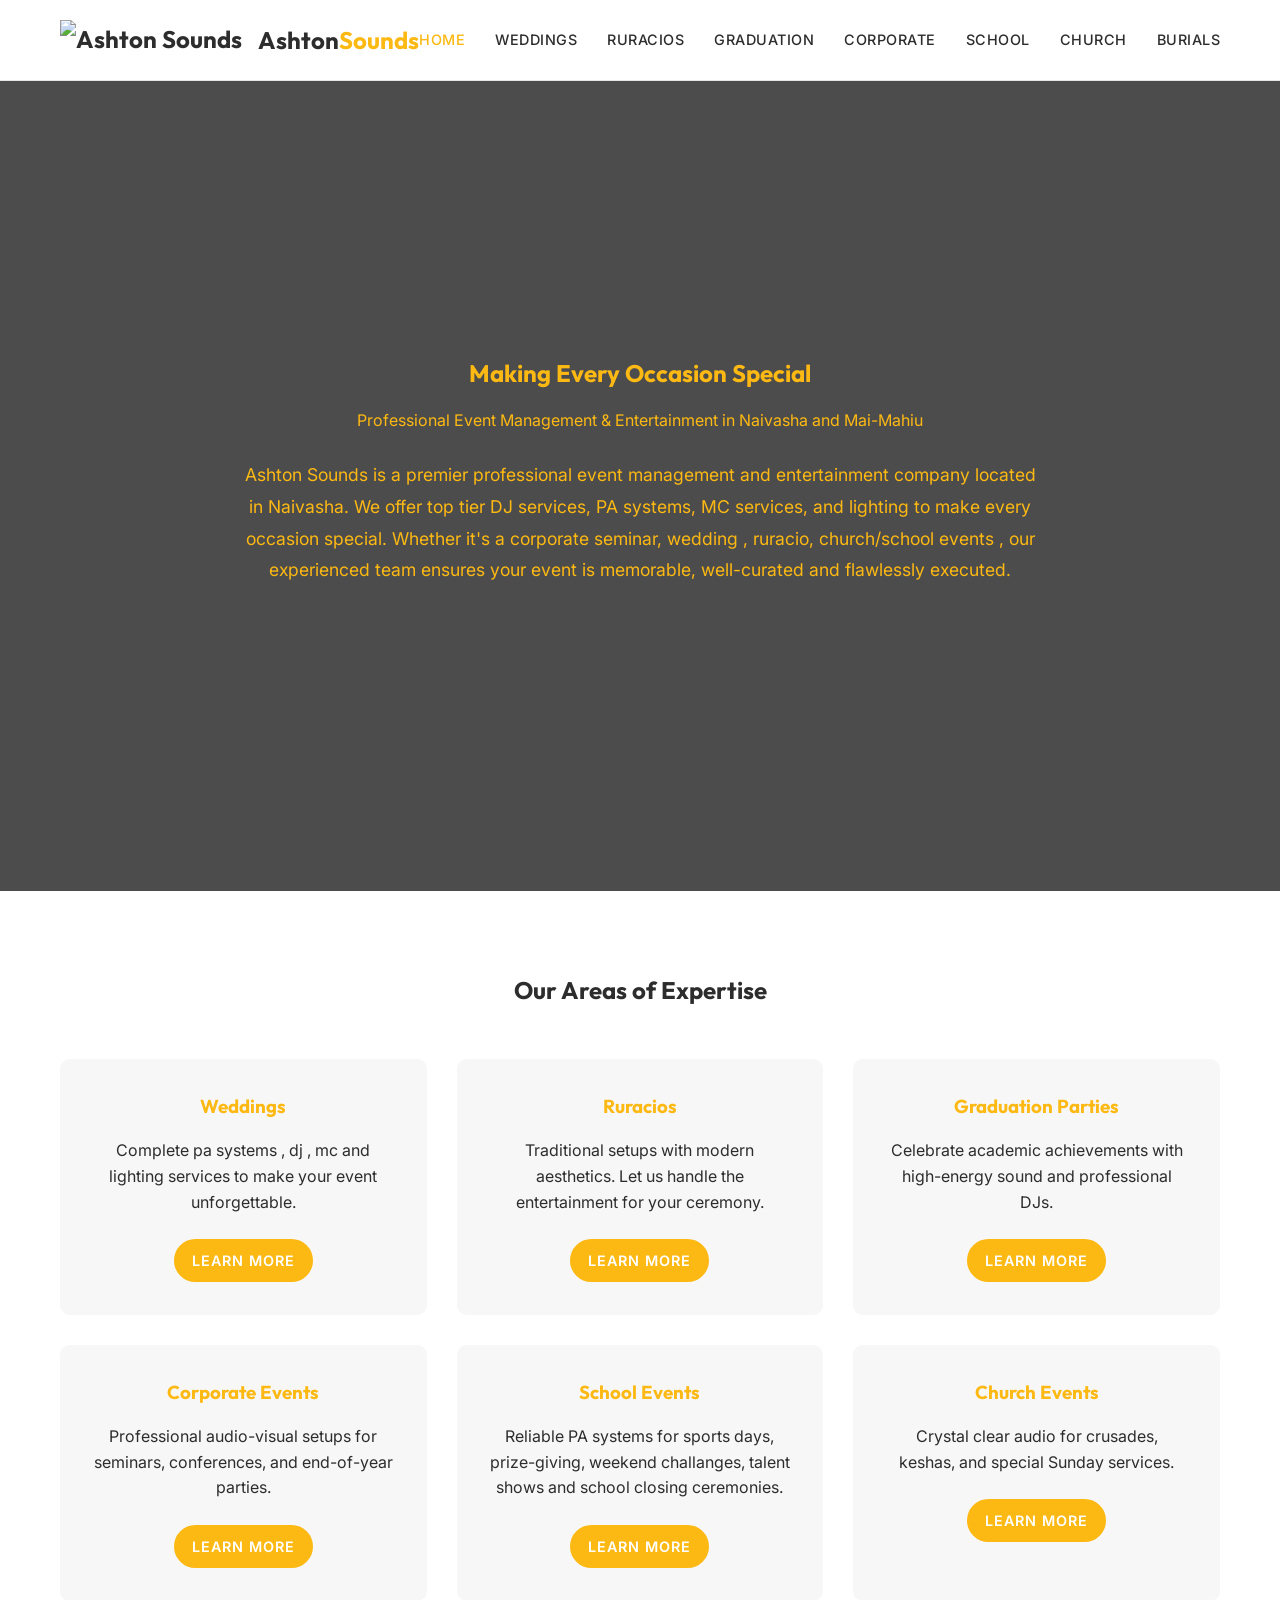
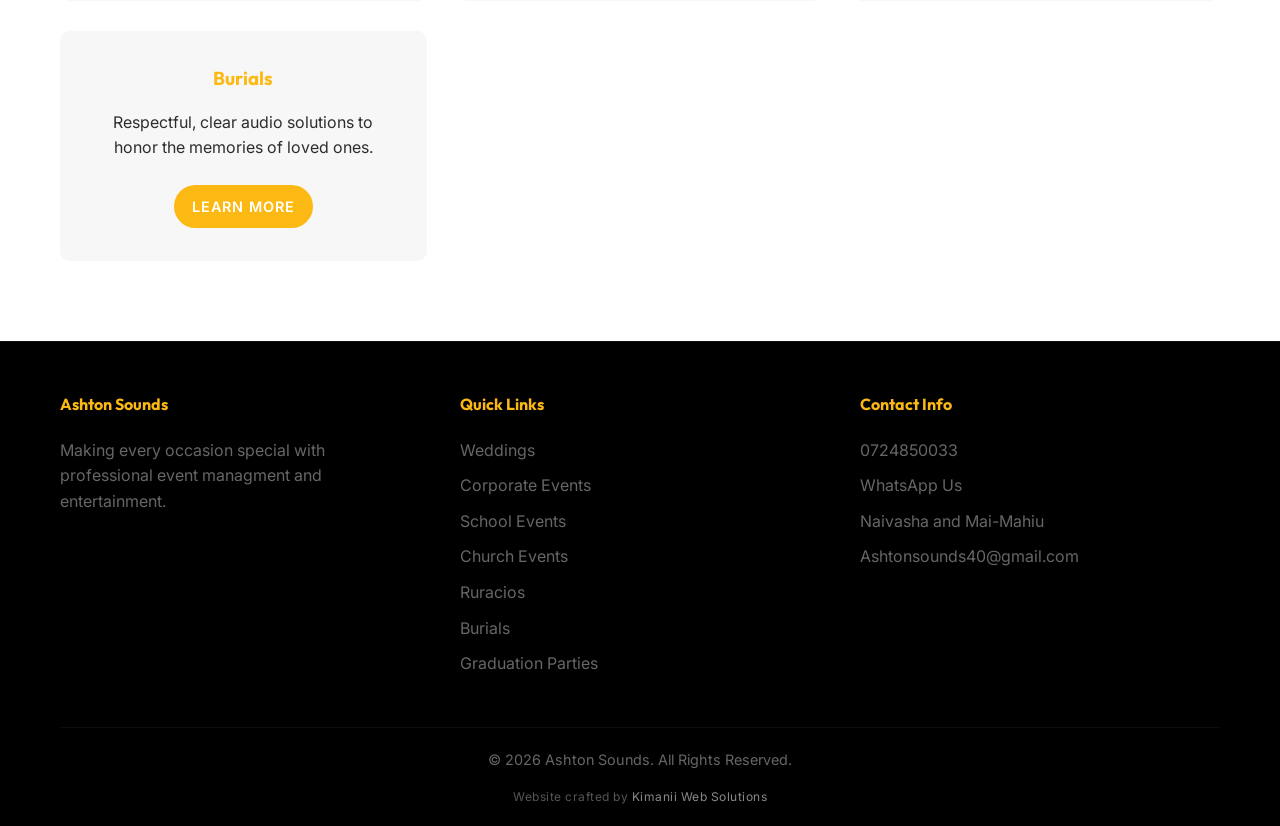
==== index.html @ 159c6026 "Add files via upload" ====
<!DOCTYPE html>
<html lang="en">
<head>
    <meta charset="UTF-8">
    <meta name="viewport" content="width=device-width, initial-scale=1.0">
    <title>Home | Ashton Sounds</title>
    <link rel="preconnect" href="https://fonts.googleapis.com">
    <link rel="preconnect" href="https://fonts.gstatic.com" crossorigin>
    <link href="https://fonts.googleapis.com/css2?family=Inter:wght@400;500;600&family=Outfit:wght@700;800&display=swap" rel="stylesheet">
    <link rel="stylesheet" href="style.css">
    <link rel="icon" type="image/png" href="Misc/Favicon.png">
</head>
<body>
    <!-- Header -->
    <header>
        <div class="container">
            <nav>
                <div class="logo"><a href="index.html" style="color: inherit; text-decoration: none; display: flex; align-items: center;"><img src="Misc/Favicon.png" alt="Ashton Sounds Logo" style="height: 40px; margin-right: 10px;">Ashton<span>Sounds</span></a></div>
                <ul class="nav-links">
                    <li><a href="index.html" class="active">Home</a></li>
                    <li><a href="Weddings/weddings.html">Weddings</a></li>
                    <li><a href="Ruracios/ruracios.html">Ruracios</a></li>
                    <li><a href="Graduation Parties/graduation.html">Graduation</a></li>
                    <li><a href="Cooperate Events/corporate.html">Corporate</a></li>
                    <li><a href="School Events/school.html">School</a></li>
                    <li><a href="Church Events/church.html">Church</a></li>
                    <li><a href="Burials/burials.html">Burials</a></li>
                </ul>
                <div class="hamburger">
                    <span class="bar"></span>
                    <span class="bar"></span>
                    <span class="bar"></span>
                </div>
            </nav>
        </div>
    </header>

    <!-- Hero Section -->
    <section class="hero">
        <div class="container">
            <h1 class="gold-text">Making Every Occasion <span >Special</span></h1>
            <p class="gold-text">Professional Event Management & Entertainment in Naivasha and Mai-Mahiu</p>
            <br>
            <p style="font-size: 1.1rem; max-width: 800px; margin: 0 auto; margin-bottom: 2rem; line-height: 1.8;" class="gold-text">Ashton Sounds is a premier professional event management and entertainment company located in Naivasha. We offer top tier DJ services, PA systems, MC services, and lighting to make every occasion special. Whether it's a corporate seminar, wedding , ruracio, church/school events , our experienced team ensures your event is memorable, well-curated and flawlessly executed.</p>
        </div>
    </section>

    <!-- Expertise Section -->
    <section class="section-padding" style="background: var(--light-bg);">
        <div class="container">
            <h2 class="text-center" style="margin-bottom: 3rem;">Our Areas of Expertise</h2>
            <div class="services-grid">
                <!-- Weddings -->
                <div class="service-card text-center" style="padding: 2rem;">
                    <a href="Weddings/weddings.html" style="text-decoration: none; color: inherit;">
                        <h3 class="gold-text">Weddings</h3>
                        <p style="margin-top: 1rem;">Complete pa systems , dj , mc and lighting services to make your event unforgettable.</p>
                        <span class="btn" style="margin-top: 1.5rem; display: inline-block; padding: 0.5rem 1rem; font-size: 0.9rem;">Learn More</span>
                    </a>
                </div>
                <!-- Ruracios -->
                <div class="service-card text-center" style="padding: 2rem;">
                    <a href="Ruracios/ruracios.html" style="text-decoration: none; color: inherit;">
                        <h3 class="gold-text">Ruracios</h3>
                        <p style="margin-top: 1rem;">Traditional setups with modern aesthetics. Let us handle the entertainment for your ceremony.</p>
                        <span class="btn" style="margin-top: 1.5rem; display: inline-block; padding: 0.5rem 1rem; font-size: 0.9rem;">Learn More</span>
                    </a>
                </div>
                <!-- Graduation -->
                <div class="service-card text-center" style="padding: 2rem;">
                    <a href="Graduation Parties/graduation.html" style="text-decoration: none; color: inherit;">
                        <h3 class="gold-text">Graduation Parties</h3>
                        <p style="margin-top: 1rem;">Celebrate academic achievements with high-energy sound and professional DJs.</p>
                        <span class="btn" style="margin-top: 1.5rem; display: inline-block; padding: 0.5rem 1rem; font-size: 0.9rem;">Learn More</span>
                    </a>
                </div>
                <!-- Corporate -->
                <div class="service-card text-center" style="padding: 2rem;">
                    <a href="Cooperate Events/corporate.html" style="text-decoration: none; color: inherit;">
                        <h3 class="gold-text">Corporate Events</h3>
                        <p style="margin-top: 1rem;">Professional audio-visual setups for seminars, conferences, and end-of-year parties.</p>
                        <span class="btn" style="margin-top: 1.5rem; display: inline-block; padding: 0.5rem 1rem; font-size: 0.9rem;">Learn More</span>
                    </a>
                </div>
                <!-- School -->
                <div class="service-card text-center" style="padding: 2rem;">
                    <a href="School Events/school.html" style="text-decoration: none; color: inherit;">
                        <h3 class="gold-text">School Events</h3>
                        <p style="margin-top: 1rem;">Reliable PA systems for sports days, prize-giving, weekend challanges, talent shows and school closing ceremonies.</p>
                        <span class="btn" style="margin-top: 1.5rem; display: inline-block; padding: 0.5rem 1rem; font-size: 0.9rem;">Learn More</span>
                    </a>
                </div>
                <!-- Church -->
                <div class="service-card text-center" style="padding: 2rem;">
                    <a href="Church Events/church.html" style="text-decoration: none; color: inherit;">
                        <h3 class="gold-text">Church Events</h3>
                        <p style="margin-top: 1rem;">Crystal clear audio for crusades, keshas, and special Sunday services.</p>
                        <span class="btn" style="margin-top: 1.5rem; display: inline-block; padding: 0.5rem 1rem; font-size: 0.9rem;">Learn More</span>
                    </a>
                </div>
                <!-- Burials -->
                <div class="service-card text-center" style="padding: 2rem;">
                    <a href="Burials/burials.html" style="text-decoration: none; color: inherit;">
                        <h3 class="gold-text">Burials</h3>
                        <p style="margin-top: 1rem;">Respectful, clear audio solutions to honor the memories of loved ones.</p>
                        <span class="btn" style="margin-top: 1.5rem; display: inline-block; padding: 0.5rem 1rem; font-size: 0.9rem;">Learn More</span>
                    </a>
                </div>
            </div>
        </div>
    </section>

    <!-- Footer -->
    <footer>
        <div class="container">
            <div class="footer-content">
                <div class="footer-col">
                    <h4>Ashton Sounds</h4>
                    <p style="color: var(--text-muted);">Making every occasion special with  professional event managment and entertainment. </p>
                </div>
                <div class="footer-col">
                    <h4>Quick Links</h4>
                    <ul>
                        <li><a href="Weddings/weddings.html">Weddings</a></li>
                        <li><a href="Cooperate Events/corporate.html">Corporate Events</a></li>
                        <li><a href="School Events/school.html">School Events</a></li>
                        <li><a href="Church Events/church.html">Church Events</a></li>
                        <li><a href="Ruracios/ruracios.html">Ruracios</a></li>
                        <li><a href="Burials/burials.html">Burials</a></li>
                        <li><a href="Graduation Parties/graduation.html">Graduation Parties</a></li>
                        </ul>
                </div>
                <div class="footer-col">
                    <h4>Contact Info</h4>
                    <ul>
                        <li><a href="tel:0724850033">0724850033</a></li>
                        <li><a href="https://api.whatsapp.com/send?phone=254724850033">WhatsApp Us</a></li>
                        <li><a href="#">Naivasha and Mai-Mahiu</a></li>
                        <li><a href="mailto:Ashtonsounds40@gmail.com">Ashtonsounds40@gmail.com</a></li>
                    </ul>
                </div>
            </div>
            <div class="copyright">
                <p>&copy; 2026 Ashton Sounds. All Rights Reserved.</p>
                <p class="dev-credit">Website crafted by <a href="https://k1manii.github.io/Services-/" target="_blank" rel="noopener noreferrer" class="dev-link">Kimanii Web Solutions</a></p>
            </div>
        </div>
    </footer>

    <script src="script.js"></script>
</body>
</html>
---- style.css ----
/* 
   Event Management Website - Premium Dark Theme 
*/

:root {
  --primary-color: #FDB913; /* Banner Yellow */
  --primary-hover: #e5a711;
  --secondary-color: #f7f7f7; /* Light Gray */
  --bg-color: #ffffff; /* White */
  --text-color: #2d2d2d; /* Dark Gray */
  --text-muted: #666666;
  --white: #ffffff;
  --accent: #E31E24; /* Banner Red */
  --banner-purple: #7B2C8F;

  --font-main: "Inter", sans-serif;
  --font-heading: "Outfit", sans-serif;

  --transition: all 0.3s ease;
  --shadow: 0 4px 6px rgba(0, 0, 0, 0.1);
  --glass: rgba(0, 0, 0, 0.05);
}

* {
  box-sizing: border-box;
  margin: 0;
  padding: 0;
}

body {
  font-family: var(--font-main);
  background-color: var(--bg-color);
  color: var(--text-color);
  line-height: 1.6;
  overflow-x: hidden;
}

h1,
h2,
h3,
h4,
h5,
h6 {
  font-family: var(--font-heading);
  color: var(--text-color);
  margin-bottom: 1rem;
  font-weight: 700;
}

a {
  text-decoration: none;
  color: inherit;
  transition: var(--transition);
}

ul {
  list-style: none;
}

img {
  max-width: 100%;
  display: block;
}

/* Utilities */
.container {
  max-width: 1200px;
  margin: 0 auto;
  padding: 0 20px;
}

.btn {
  display: inline-block;
  padding: 12px 30px;
  background-color: var(--primary-color);
  color: var(--bg-color);
  font-weight: 600;
  border-radius: 50px;
  text-transform: uppercase;
  letter-spacing: 1px;
  border: 2px solid var(--primary-color);
  cursor: pointer;
}

.btn:hover {
  background-color: transparent;
  color: var(--primary-color);
}

.btn-outline {
  background-color: transparent;
  color: var(--primary-color);
  border: 2px solid var(--primary-color);
}

.btn-outline:hover {
  background-color: var(--primary-color);
  color: var(--bg-color);
}

.section-padding {
  padding: 80px 0;
}

.text-center {
  text-align: center;
}

.gold-text {
  color: var(--primary-color);
}

.banner-list {
  list-style: none;
  padding: 0;
}

.banner-list li {
  position: relative;
  padding-left: 35px;
  margin-bottom: 15px;
  font-size: 1.1rem;
  font-weight: 500;
  color: var(--text-color);
}

.banner-list li::before {
  content: "◆";
  position: absolute;
  left: 0;
  color: var(--banner-purple);
  font-size: 1.4rem;
  line-height: 1;
}

.red-text {
  color: var(--accent);
}

/* Header */
header {
  background-color: rgba(255, 255, 255, 0.95);
  padding: 20px 0;
  position: sticky;
  top: 0;
  z-index: 1000;
  border-bottom: 1px solid rgba(0, 0, 0, 0.1);
  backdrop-filter: blur(10px);
}

nav {
  display: flex;
  justify-content: space-between;
  align-items: center;
}

.logo {
  font-family: var(--font-heading);
  font-size: 1.5rem;
  font-weight: 700;
  color: var(--text-color);
}

.logo span {
  color: var(--primary-color);
}

.nav-links {
  display: flex;
  gap: 30px;
}

.nav-links a {
  font-weight: 500;
  font-size: 0.9rem;
  text-transform: uppercase;
  letter-spacing: 0.5px;
}

.nav-links a:hover,
.nav-links a.active {
  color: var(--primary-color);
}

.hamburger {
  display: none;
  cursor: pointer;
}

.bar {
  display: block;
  width: 25px;
  height: 3px;
  margin: 5px auto;
  transition: var(--transition);
  background-color: var(--text-color);
}

/* Hero Section */
.hero {
  height: 90vh; /* changed to 90vh so previous content is less visible */
  background:
    linear-gradient(rgba(0, 0, 0, 0.7), rgba(0, 0, 0, 0.7)),
    url("https://images.unsplash.com/photo-1492684223066-81342ee5ff30?ixlib=rb-1.2.1&auto=format&fit=crop&w=1950&q=80");
  background-size: cover;
  background-position: center;
  display: flex;
  align-items: center;
  justify-content: center;
  text-align: center;
}

.hero-content h1 {
  font-size: 4rem;
  margin-bottom: 20px;
  text-shadow: 2px 2px 4px rgba(0, 0, 0, 0.5);
}

.hero-content p {
  font-size: 1.2rem;
  margin-bottom: 40px;
  color: var(--text-muted);
}

/* Services Grid */
.services-grid {
  display: grid;
  grid-template-columns: repeat(auto-fit, minmax(300px, 1fr));
  gap: 30px;
  margin-top: 50px;
}

.service-card {
  background: var(--secondary-color);
  padding: 40px;
  border-radius: 10px;
  transition: var(--transition);
  border: 1px solid rgba(255, 255, 255, 0.05);
}

.service-card:hover {
  transform: translateY(-10px);
  border-color: var(--primary-color);
  box-shadow: 0 10px 20px rgba(0, 0, 0, 0.4);
}

.service-icon {
  font-size: 2.5rem;
  color: var(--primary-color);
  margin-bottom: 20px;
}

.service-card h3 {
  margin-bottom: 15px;
}

/* Features/About Section */
.about-section {
  background-color: var(--secondary-color);
}

.about-grid {
  display: grid;
  grid-template-columns: 1fr 1fr;
  gap: 50px;
  align-items: center;
}

.about-img {
  border-radius: 10px;
  overflow: hidden;
  box-shadow: var(--shadow);
  display: flex;
  justify-content: center;
  align-items: center;
}

.about-img img {
  width: 100%;
  height: 100%;
  object-fit: cover;
}

/* Gallery Grid */
.gallery-section {
  padding: 50px 0;
  background-color: var(--bg-color);
}
.gallery-section h2 {
  text-align: center;
  margin-bottom: 30px;
}
.gallery-grid {
  display: grid;
  grid-template-columns: repeat(auto-fill, minmax(280px, 1fr));
  gap: 20px;
  margin-top: 30px;
}

.gallery-item {
  position: relative;
  height: 250px;
  overflow: hidden;
  border-radius: 8px;
}

.gallery-item img {
  width: 100%;
  height: 100%;
  object-fit: cover;
  transition: var(--transition);
}

.gallery-item:hover img {
  transform: scale(1.1);
}

/* Contact Form */
.contact-form {
  background: var(--secondary-color);
  padding: 40px;
  border-radius: 10px;
  max-width: 600px;
  margin: 0 auto;
}

.form-group {
  margin-bottom: 20px;
}

.form-group label {
  display: block;
  margin-bottom: 8px;
  color: var(--text-muted);
}

.form-control {
  width: 100%;
  padding: 12px;
  background: #f0f0f0;
  border: 1px solid rgba(0, 0, 0, 0.1);
  color: var(--text-color);
  border-radius: 5px;
  font-family: inherit;
}

.form-control:focus {
  outline: none;
  border-color: var(--primary-color);
}

/* Footer */
footer {
  background-color: #000;
  padding: 50px 0 20px;
  border-top: 1px solid rgba(255, 255, 255, 0.05);
}

.footer-content {
  display: grid;
  grid-template-columns: repeat(auto-fit, minmax(200px, 1fr));
  gap: 40px;
  margin-bottom: 40px;
}

.footer-col h4 {
  color: var(--primary-color);
  margin-bottom: 20px;
}

.footer-col ul li {
  margin-bottom: 10px;
}

.footer-col ul li a {
  color: var(--text-muted);
}

.footer-col ul li a:hover {
  color: var(--white);
}

.copyright {
  text-align: center;
  padding-top: 20px;
  border-top: 1px solid rgba(255, 255, 255, 0.05);
  color: var(--text-muted);
  font-size: 0.9rem;
}

    .dev-credit {
      margin-top: 16px;
      font-size: 12px;
      color: #555;
      letter-spacing: 0.5px;
    }

    .dev-link {
      color: #888;
      text-decoration: none;
      transition: color 0.3s;
    }

    .dev-link:hover {
      color: #d4af37;
    }


/* Mobile Styles */
@media (max-width: 768px) {
  .hamburger {
    display: block;
  }

  .hamburger.active .bar:nth-child(2) {
    opacity: 0;
  }

  .hamburger.active .bar:nth-child(1) {
    transform: translateY(8px) rotate(45deg);
  }

  .hamburger.active .bar:nth-child(3) {
    transform: translateY(-8px) rotate(-45deg);
  }

  .nav-links {
    position: fixed;
    left: -100%;
    top: 70px;
    gap: 0;
    flex-direction: column;
    background-color: var(--secondary-color);
    width: 100%;
    text-align: center;
    transition: 0.3s;
    border-top: 1px solid rgba(255, 255, 255, 0.1);
  }

  .nav-links.active {
    left: 0;
  }

  .nav-links li {
    margin: 16px 0;
  }

  .about-grid {
    grid-template-columns: 1fr;
  }

  .hero-content h1 {
    font-size: 2.5rem;
  }
}
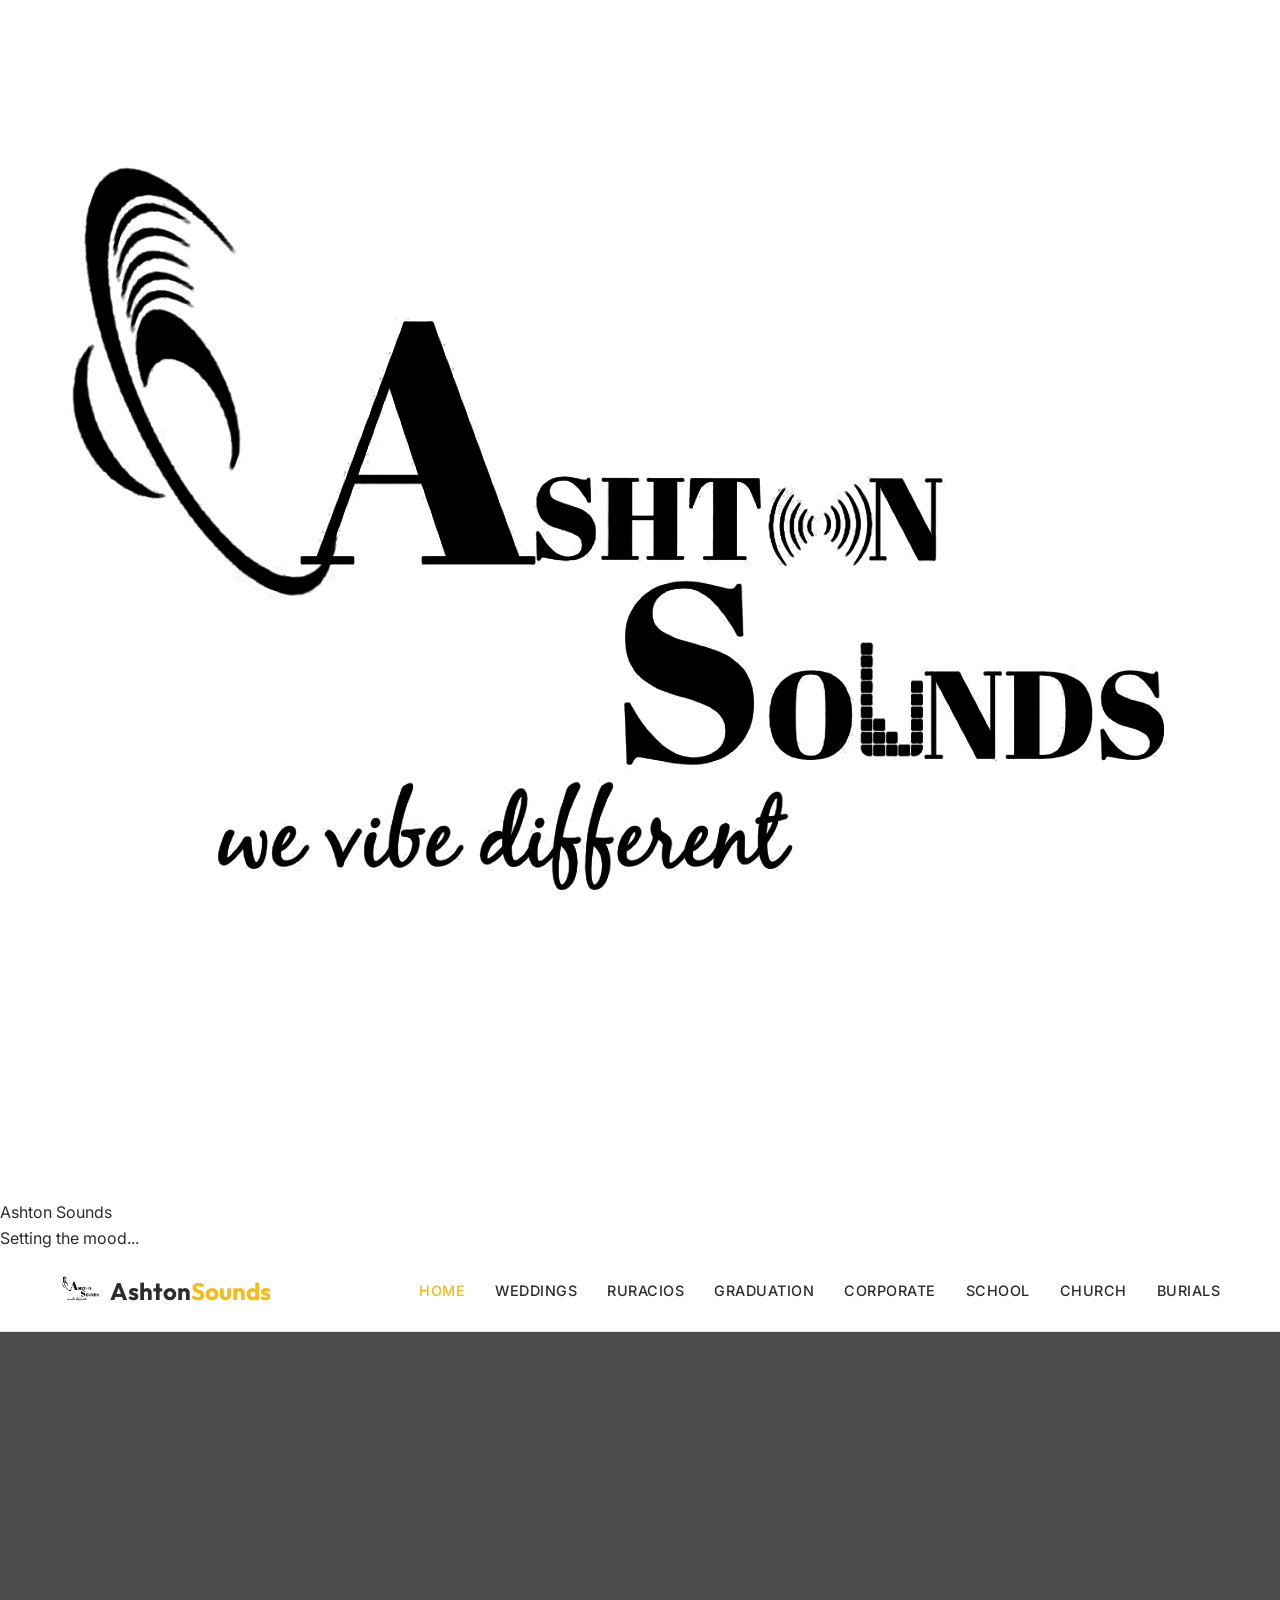
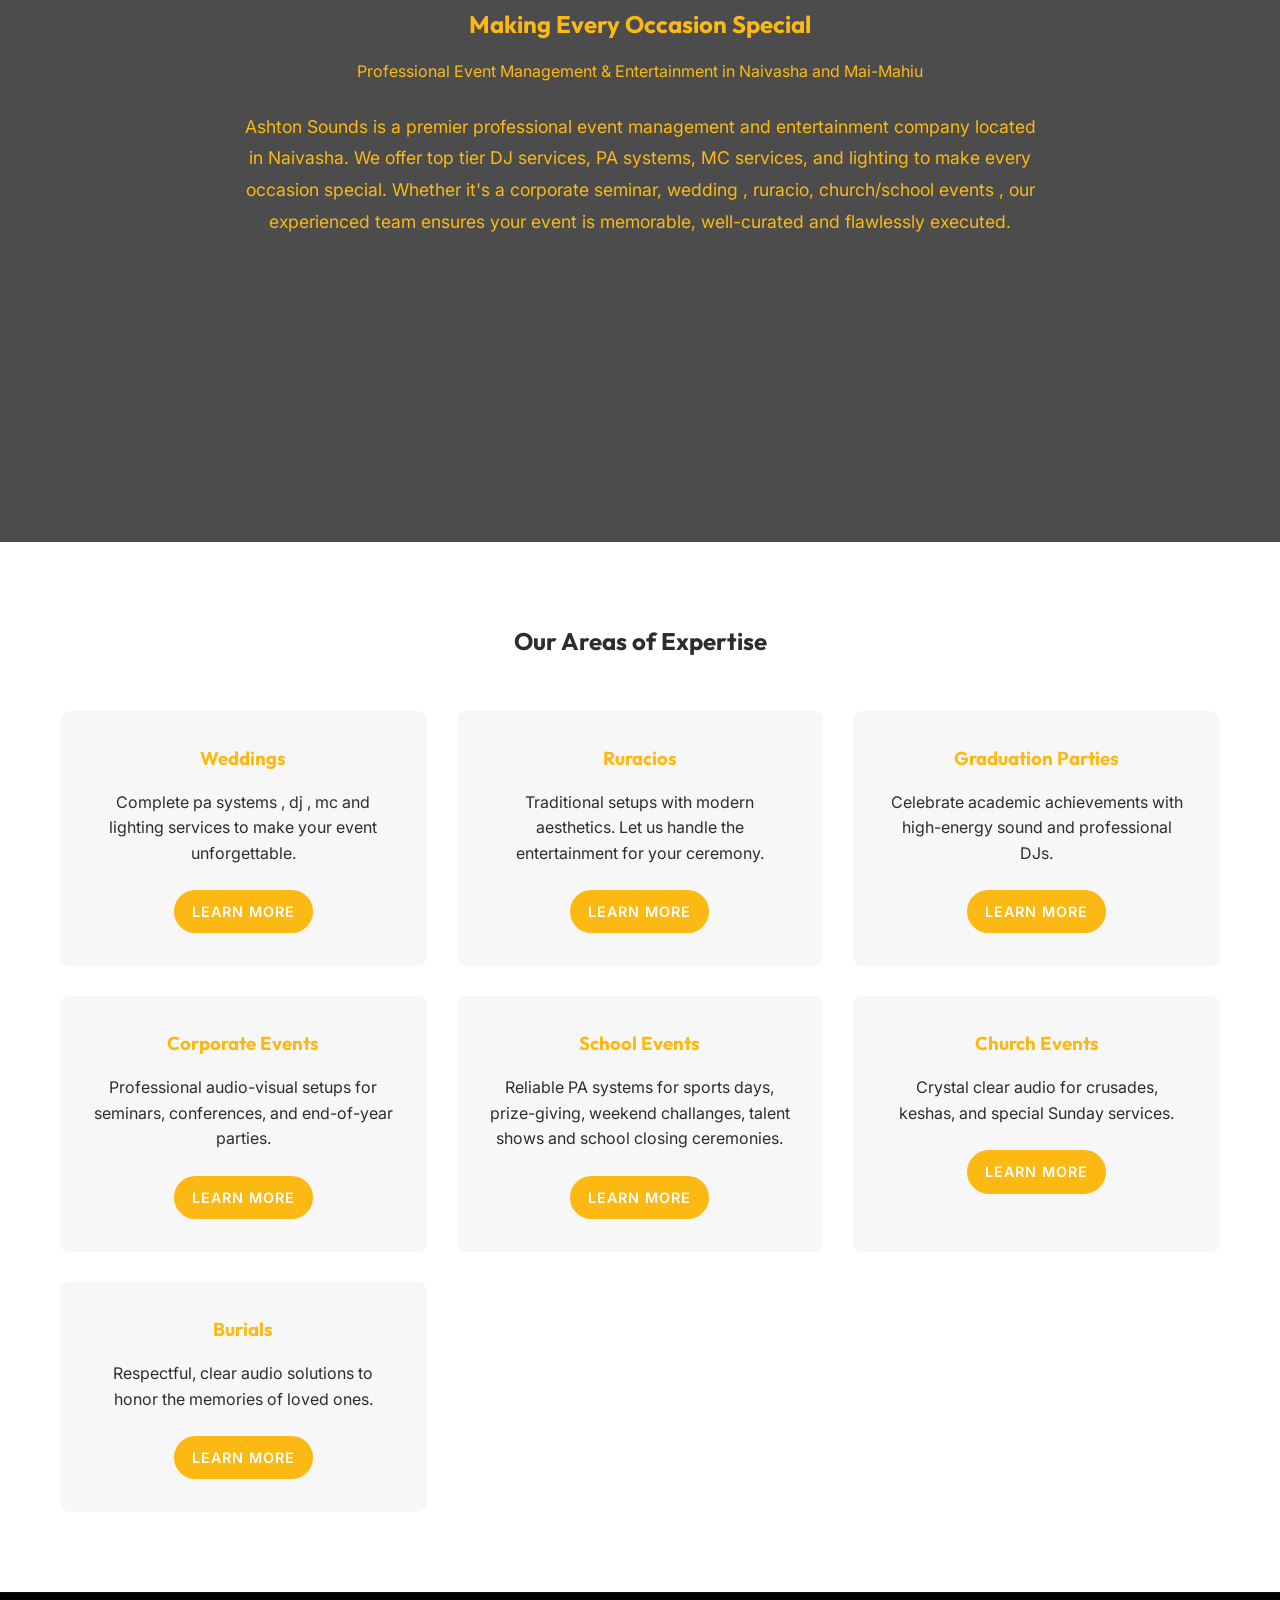
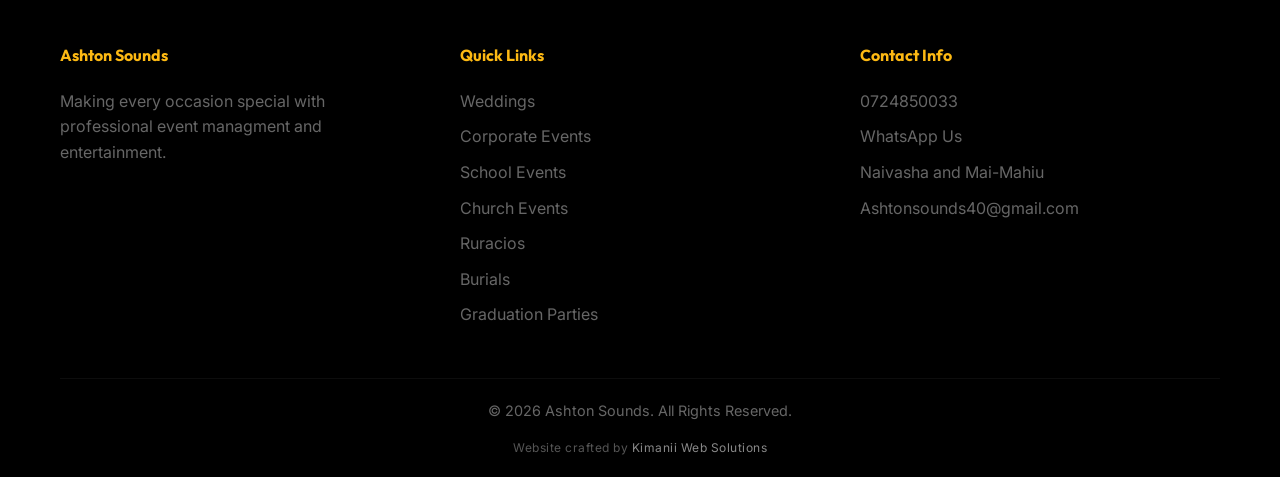
==== commit 89a7b736: "Update index.html" ====
--- a/index.html
+++ b/index.html
@@ -10,7 +10,19 @@
     <link rel="stylesheet" href="style.css">
     <link rel="icon" type="image/png" href="Misc/Favicon.png">
 </head>
-<body>
+<body class="preloader-active">
+    <!-- Preloader -->
+    <div id="page-preloader">
+        <div class="preloader-content">
+            <div class="preloader-logo-container">
+                <img src="Misc/Favicon.png" alt="Ashton Sounds Logo" class="preloader-logo">
+                <div class="preloader-ring"></div>
+            </div>
+            <div class="preloader-text">Ashton Sounds</div>
+            <div class="preloader-subtext">Setting the mood...</div>
+        </div>
+    </div>
+
     <!-- Header -->
     <header>
         <div class="container">
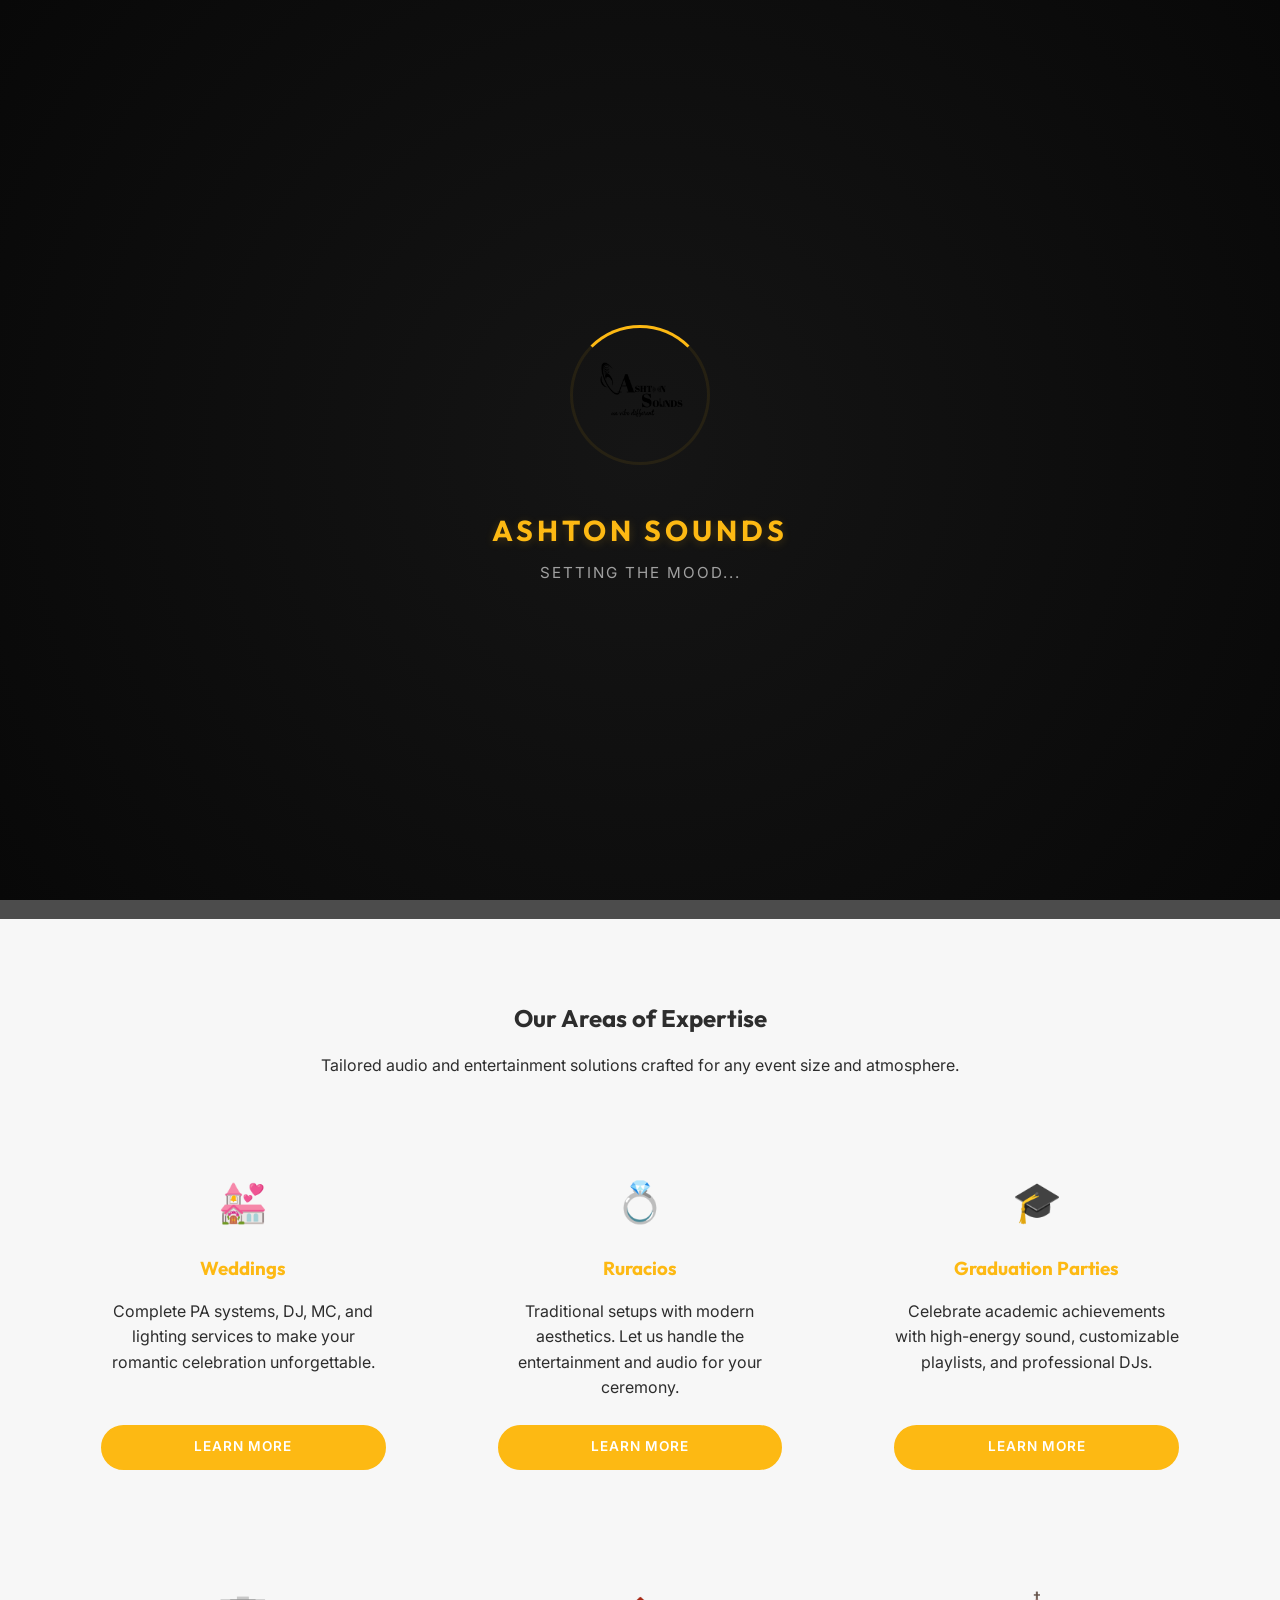
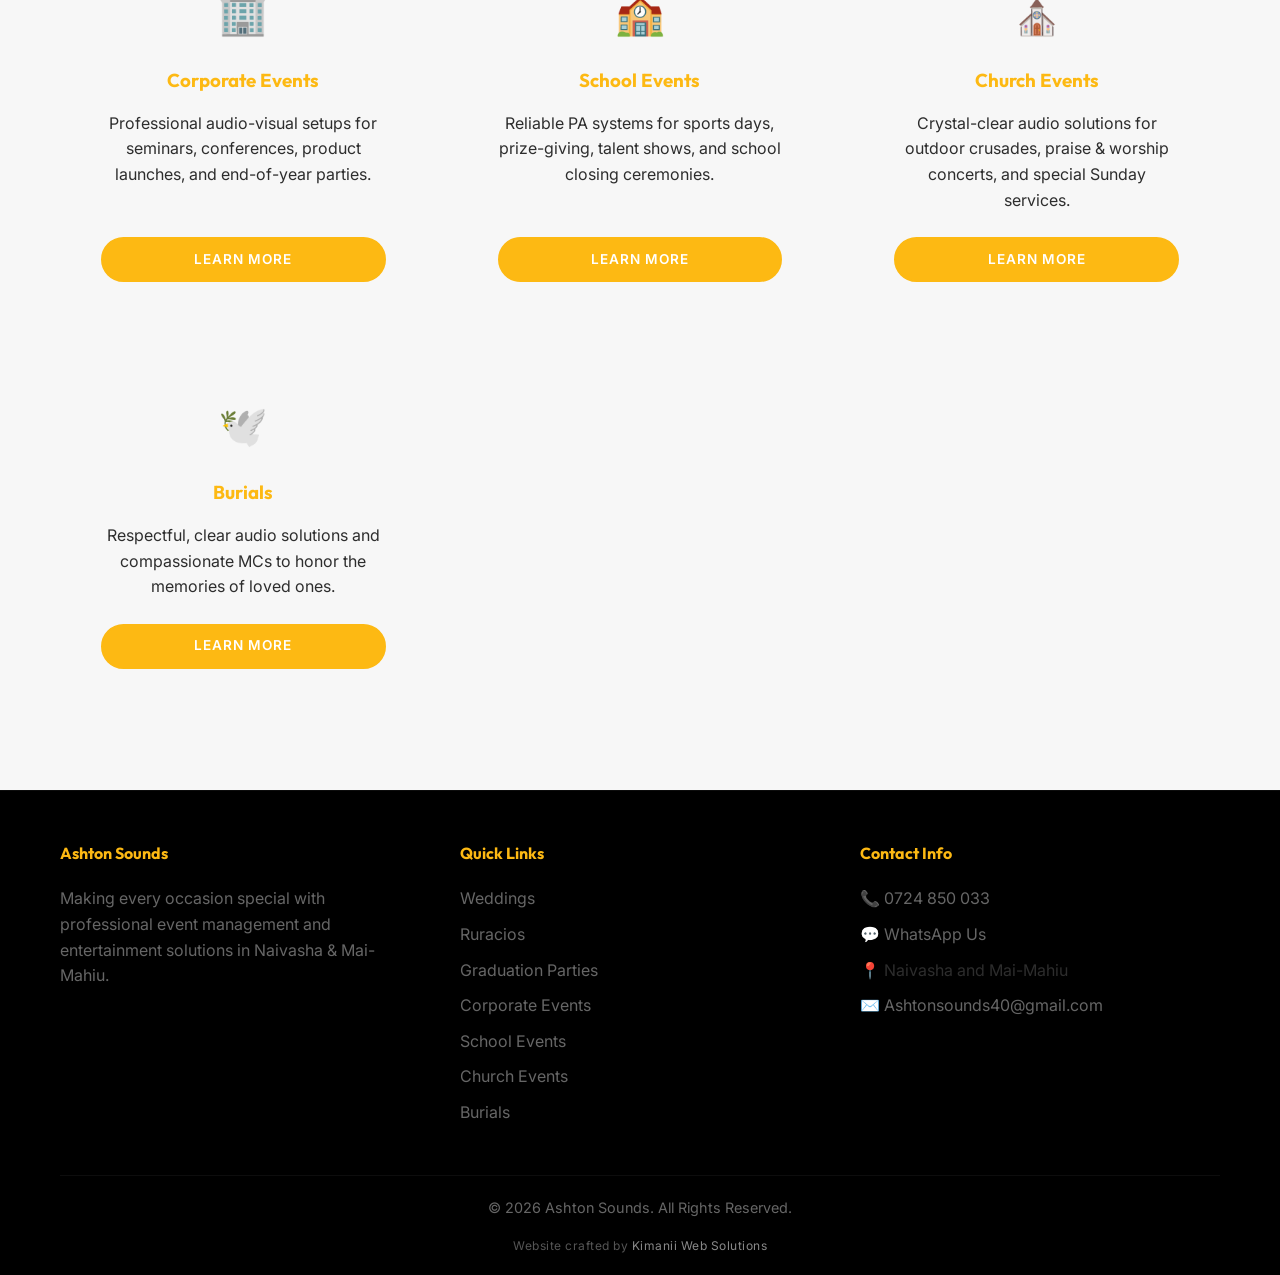
==== commit a4a2f6de: "Update index.html" ====
--- a/index.html
+++ b/index.html
@@ -3,19 +3,48 @@
 <head>
     <meta charset="UTF-8">
     <meta name="viewport" content="width=device-width, initial-scale=1.0">
-    <title>Home | Ashton Sounds</title>
+    <title>Ashton Sounds | Premier Event Management & Sound Services in Naivasha & Mai-Mahiu</title>
+    
+    <!-- Meta Descriptions & Keywords -->
+    <meta name="description" content="Ashton Sounds provides premier event management, DJ services, PA sound systems, MCs, and lighting in Naivasha & Mai-Mahiu for weddings, ruracios, corporate events, graduations, school events, church services, and burials.">
+    <meta name="keywords" content="Ashton Sounds, Naivasha event management, Naivasha DJ, PA system hire Naivasha, Wedding DJ Naivasha, Ruracio sound system, Corporate event sound, Mai-Mahiu entertainment, Church PA system">
+    <meta name="author" content="Ashton Sounds">
+    <meta name="robots" content="index, follow">
+    <meta name="theme-color" content="#FDB913">
+    <link rel="canonical" href="https://ashtonsounds.com/index.html">
+
+    <!-- Open Graph / Facebook / WhatsApp -->
+    <meta property="og:type" content="website">
+    <meta property="og:url" content="https://ashtonsounds.com/index.html">
+    <meta property="og:title" content="Ashton Sounds | Premier Event Management & Sound Services in Naivasha">
+    <meta property="og:description" content="Top tier DJ services, PA systems, MCs, and lighting in Naivasha and Mai-Mahiu. Making every occasion special.">
+    <meta property="og:image" content="https://ashtonsounds.com/Misc/Favicon.png">
+    <meta property="og:site_name" content="Ashton Sounds">
+
+    <!-- Twitter / X Preview -->
+    <meta name="twitter:card" content="summary_large_image">
+    <meta name="twitter:url" content="https://ashtonsounds.com/index.html">
+    <meta name="twitter:title" content="Ashton Sounds | Premier Event Management & Sound Services">
+    <meta name="twitter:description" content="Top tier DJ services, PA systems, MCs, and lighting in Naivasha and Mai-Mahiu. Making every occasion special.">
+    <meta name="twitter:image" content="https://ashtonsounds.com/Misc/Favicon.png">
+
+    <!-- Preconnect & Google Fonts -->
     <link rel="preconnect" href="https://fonts.googleapis.com">
     <link rel="preconnect" href="https://fonts.gstatic.com" crossorigin>
-    <link href="https://fonts.googleapis.com/css2?family=Inter:wght@400;500;600&family=Outfit:wght@700;800&display=swap" rel="stylesheet">
+    <link href="https://fonts.googleapis.com/css2?family=Inter:wght@400;500;600;700&family=Outfit:wght@600;700;800&display=swap" rel="stylesheet">
+    
+    <!-- CSS & Favicon -->
     <link rel="stylesheet" href="style.css">
     <link rel="icon" type="image/png" href="Misc/Favicon.png">
 </head>
 <body class="preloader-active">
+    <a href="#main-content" class="skip-link">Skip to main content</a>
+
     <!-- Preloader -->
-    <div id="page-preloader">
+    <div id="page-preloader" aria-hidden="true">
         <div class="preloader-content">
             <div class="preloader-logo-container">
-                <img src="Misc/Favicon.png" alt="Ashton Sounds Logo" class="preloader-logo">
+                <img src="Misc/Favicon.png" alt="Ashton Sounds Logo" class="preloader-logo" fetchpriority="high" decoding="async">
                 <div class="preloader-ring"></div>
             </div>
             <div class="preloader-text">Ashton Sounds</div>
@@ -26,9 +55,14 @@
     <!-- Header -->
     <header>
         <div class="container">
-            <nav>
-                <div class="logo"><a href="index.html" style="color: inherit; text-decoration: none; display: flex; align-items: center;"><img src="Misc/Favicon.png" alt="Ashton Sounds Logo" style="height: 40px; margin-right: 10px;">Ashton<span>Sounds</span></a></div>
-                <ul class="nav-links">
+            <nav aria-label="Main Navigation">
+                <div class="logo">
+                    <a href="index.html" style="color: inherit; text-decoration: none; display: flex; align-items: center;">
+                        <img src="Misc/Favicon.png" alt="Ashton Sounds Logo" style="height: 42px; width: auto; margin-right: 12px;" fetchpriority="high" decoding="async">
+                        Ashton<span>Sounds</span>
+                    </a>
+                </div>
+                <ul class="nav-links" id="primary-nav">
                     <li><a href="index.html" class="active">Home</a></li>
                     <li><a href="Weddings/weddings.html">Weddings</a></li>
                     <li><a href="Ruracios/ruracios.html">Ruracios</a></li>
@@ -38,117 +72,138 @@
                     <li><a href="Church Events/church.html">Church</a></li>
                     <li><a href="Burials/burials.html">Burials</a></li>
                 </ul>
-                <div class="hamburger">
+                <button class="hamburger" aria-label="Toggle navigation menu" aria-expanded="false" aria-controls="primary-nav">
                     <span class="bar"></span>
                     <span class="bar"></span>
                     <span class="bar"></span>
-                </div>
+                </button>
             </nav>
         </div>
     </header>
 
-    <!-- Hero Section -->
-    <section class="hero">
-        <div class="container">
-            <h1 class="gold-text">Making Every Occasion <span >Special</span></h1>
-            <p class="gold-text">Professional Event Management & Entertainment in Naivasha and Mai-Mahiu</p>
-            <br>
-            <p style="font-size: 1.1rem; max-width: 800px; margin: 0 auto; margin-bottom: 2rem; line-height: 1.8;" class="gold-text">Ashton Sounds is a premier professional event management and entertainment company located in Naivasha. We offer top tier DJ services, PA systems, MC services, and lighting to make every occasion special. Whether it's a corporate seminar, wedding , ruracio, church/school events , our experienced team ensures your event is memorable, well-curated and flawlessly executed.</p>
-        </div>
-    </section>
-
-    <!-- Expertise Section -->
-    <section class="section-padding" style="background: var(--light-bg);">
-        <div class="container">
-            <h2 class="text-center" style="margin-bottom: 3rem;">Our Areas of Expertise</h2>
-            <div class="services-grid">
-                <!-- Weddings -->
-                <div class="service-card text-center" style="padding: 2rem;">
-                    <a href="Weddings/weddings.html" style="text-decoration: none; color: inherit;">
-                        <h3 class="gold-text">Weddings</h3>
-                        <p style="margin-top: 1rem;">Complete pa systems , dj , mc and lighting services to make your event unforgettable.</p>
-                        <span class="btn" style="margin-top: 1.5rem; display: inline-block; padding: 0.5rem 1rem; font-size: 0.9rem;">Learn More</span>
-                    </a>
-                </div>
-                <!-- Ruracios -->
-                <div class="service-card text-center" style="padding: 2rem;">
-                    <a href="Ruracios/ruracios.html" style="text-decoration: none; color: inherit;">
-                        <h3 class="gold-text">Ruracios</h3>
-                        <p style="margin-top: 1rem;">Traditional setups with modern aesthetics. Let us handle the entertainment for your ceremony.</p>
-                        <span class="btn" style="margin-top: 1.5rem; display: inline-block; padding: 0.5rem 1rem; font-size: 0.9rem;">Learn More</span>
-                    </a>
-                </div>
-                <!-- Graduation -->
-                <div class="service-card text-center" style="padding: 2rem;">
-                    <a href="Graduation Parties/graduation.html" style="text-decoration: none; color: inherit;">
-                        <h3 class="gold-text">Graduation Parties</h3>
-                        <p style="margin-top: 1rem;">Celebrate academic achievements with high-energy sound and professional DJs.</p>
-                        <span class="btn" style="margin-top: 1.5rem; display: inline-block; padding: 0.5rem 1rem; font-size: 0.9rem;">Learn More</span>
-                    </a>
-                </div>
-                <!-- Corporate -->
-                <div class="service-card text-center" style="padding: 2rem;">
-                    <a href="Cooperate Events/corporate.html" style="text-decoration: none; color: inherit;">
-                        <h3 class="gold-text">Corporate Events</h3>
-                        <p style="margin-top: 1rem;">Professional audio-visual setups for seminars, conferences, and end-of-year parties.</p>
-                        <span class="btn" style="margin-top: 1.5rem; display: inline-block; padding: 0.5rem 1rem; font-size: 0.9rem;">Learn More</span>
-                    </a>
-                </div>
-                <!-- School -->
-                <div class="service-card text-center" style="padding: 2rem;">
-                    <a href="School Events/school.html" style="text-decoration: none; color: inherit;">
-                        <h3 class="gold-text">School Events</h3>
-                        <p style="margin-top: 1rem;">Reliable PA systems for sports days, prize-giving, weekend challanges, talent shows and school closing ceremonies.</p>
-                        <span class="btn" style="margin-top: 1.5rem; display: inline-block; padding: 0.5rem 1rem; font-size: 0.9rem;">Learn More</span>
-                    </a>
-                </div>
-                <!-- Church -->
-                <div class="service-card text-center" style="padding: 2rem;">
-                    <a href="Church Events/church.html" style="text-decoration: none; color: inherit;">
-                        <h3 class="gold-text">Church Events</h3>
-                        <p style="margin-top: 1rem;">Crystal clear audio for crusades, keshas, and special Sunday services.</p>
-                        <span class="btn" style="margin-top: 1.5rem; display: inline-block; padding: 0.5rem 1rem; font-size: 0.9rem;">Learn More</span>
-                    </a>
-                </div>
-                <!-- Burials -->
-                <div class="service-card text-center" style="padding: 2rem;">
-                    <a href="Burials/burials.html" style="text-decoration: none; color: inherit;">
-                        <h3 class="gold-text">Burials</h3>
-                        <p style="margin-top: 1rem;">Respectful, clear audio solutions to honor the memories of loved ones.</p>
-                        <span class="btn" style="margin-top: 1.5rem; display: inline-block; padding: 0.5rem 1rem; font-size: 0.9rem;">Learn More</span>
-                    </a>
-                </div>
-            </div>
-        </div>
-    </section>
+    <main id="main-content">
+        <!-- Hero Section -->
+        <section class="hero">
+            <div class="container">
+                <div class="hero-content">
+                    <h1 class="gold-text">Making Every Occasion <span>Special</span></h1>
+                    <p>Professional Event Management & Entertainment in Naivasha and Mai-Mahiu</p>
+                    <p style="font-size: 1.15rem; max-width: 820px; margin: 0 auto 2.5rem; line-height: 1.8; color: rgba(255,255,255,0.92);">
+                        Ashton Sounds is a premier professional event management and entertainment company located in Naivasha. We offer top-tier DJ services, PA systems, MC services, and lighting to make every occasion special. Whether it's a corporate seminar, wedding, ruracio, church or school event, our experienced team ensures your event is memorable, well-curated, and flawlessly executed.
+                    </p>
+                    <a href="#expertise" class="btn">Explore Our Services</a>
+                </div>
+            </div>
+        </section>
+
+        <!-- Expertise Section -->
+        <section id="expertise" class="section-padding" style="background: var(--secondary-color);">
+            <div class="container">
+                <h2 class="text-center" style="margin-bottom: 1rem;">Our Areas of Expertise</h2>
+                <p class="text-center" style="max-width: 650px; margin: 0 auto 3rem;">Tailored audio and entertainment solutions crafted for any event size and atmosphere.</p>
+
+                <div class="services-grid">
+                    <!-- Weddings -->
+                    <div class="service-card text-center">
+                        <a href="Weddings/weddings.html" style="text-decoration: none; color: inherit; display: flex; flex-direction: column; height: 100%;">
+                            <div class="service-icon">💒</div>
+                            <h3 class="gold-text">Weddings</h3>
+                            <p style="flex-grow: 1;">Complete PA systems, DJ, MC, and lighting services to make your romantic celebration unforgettable.</p>
+                            <span class="btn" style="margin-top: 1.5rem; padding: 0.6rem 1.2rem; font-size: 0.85rem;">Learn More</span>
+                        </a>
+                    </div>
+
+                    <!-- Ruracios -->
+                    <div class="service-card text-center">
+                        <a href="Ruracios/ruracios.html" style="text-decoration: none; color: inherit; display: flex; flex-direction: column; height: 100%;">
+                            <div class="service-icon">💍</div>
+                            <h3 class="gold-text">Ruracios</h3>
+                            <p style="flex-grow: 1;">Traditional setups with modern aesthetics. Let us handle the entertainment and audio for your ceremony.</p>
+                            <span class="btn" style="margin-top: 1.5rem; padding: 0.6rem 1.2rem; font-size: 0.85rem;">Learn More</span>
+                        </a>
+                    </div>
+
+                    <!-- Graduation -->
+                    <div class="service-card text-center">
+                        <a href="Graduation Parties/graduation.html" style="text-decoration: none; color: inherit; display: flex; flex-direction: column; height: 100%;">
+                            <div class="service-icon">🎓</div>
+                            <h3 class="gold-text">Graduation Parties</h3>
+                            <p style="flex-grow: 1;">Celebrate academic achievements with high-energy sound, customizable playlists, and professional DJs.</p>
+                            <span class="btn" style="margin-top: 1.5rem; padding: 0.6rem 1.2rem; font-size: 0.85rem;">Learn More</span>
+                        </a>
+                    </div>
+
+                    <!-- Corporate -->
+                    <div class="service-card text-center">
+                        <a href="Cooperate Events/corporate.html" style="text-decoration: none; color: inherit; display: flex; flex-direction: column; height: 100%;">
+                            <div class="service-icon">🏢</div>
+                            <h3 class="gold-text">Corporate Events</h3>
+                            <p style="flex-grow: 1;">Professional audio-visual setups for seminars, conferences, product launches, and end-of-year parties.</p>
+                            <span class="btn" style="margin-top: 1.5rem; padding: 0.6rem 1.2rem; font-size: 0.85rem;">Learn More</span>
+                        </a>
+                    </div>
+
+                    <!-- School -->
+                    <div class="service-card text-center">
+                        <a href="School Events/school.html" style="text-decoration: none; color: inherit; display: flex; flex-direction: column; height: 100%;">
+                            <div class="service-icon">🏫</div>
+                            <h3 class="gold-text">School Events</h3>
+                            <p style="flex-grow: 1;">Reliable PA systems for sports days, prize-giving, talent shows, and school closing ceremonies.</p>
+                            <span class="btn" style="margin-top: 1.5rem; padding: 0.6rem 1.2rem; font-size: 0.85rem;">Learn More</span>
+                        </a>
+                    </div>
+
+                    <!-- Church -->
+                    <div class="service-card text-center">
+                        <a href="Church Events/church.html" style="text-decoration: none; color: inherit; display: flex; flex-direction: column; height: 100%;">
+                            <div class="service-icon">⛪</div>
+                            <h3 class="gold-text">Church Events</h3>
+                            <p style="flex-grow: 1;">Crystal-clear audio solutions for outdoor crusades, praise & worship concerts, and special Sunday services.</p>
+                            <span class="btn" style="margin-top: 1.5rem; padding: 0.6rem 1.2rem; font-size: 0.85rem;">Learn More</span>
+                        </a>
+                    </div>
+
+                    <!-- Burials -->
+                    <div class="service-card text-center">
+                        <a href="Burials/burials.html" style="text-decoration: none; color: inherit; display: flex; flex-direction: column; height: 100%;">
+                            <div class="service-icon">🕊️</div>
+                            <h3 class="gold-text">Burials</h3>
+                            <p style="flex-grow: 1;">Respectful, clear audio solutions and compassionate MCs to honor the memories of loved ones.</p>
+                            <span class="btn" style="margin-top: 1.5rem; padding: 0.6rem 1.2rem; font-size: 0.85rem;">Learn More</span>
+                        </a>
+                    </div>
+                </div>
+            </div>
+        </section>
+    </main>
 
     <!-- Footer -->
-    <footer>
+    <footer aria-label="Footer Navigation">
         <div class="container">
             <div class="footer-content">
                 <div class="footer-col">
                     <h4>Ashton Sounds</h4>
-                    <p style="color: var(--text-muted);">Making every occasion special with  professional event managment and entertainment. </p>
+                    <p style="color: var(--text-muted);">Making every occasion special with professional event management and entertainment solutions in Naivasha & Mai-Mahiu.</p>
                 </div>
                 <div class="footer-col">
                     <h4>Quick Links</h4>
                     <ul>
                         <li><a href="Weddings/weddings.html">Weddings</a></li>
+                        <li><a href="Ruracios/ruracios.html">Ruracios</a></li>
+                        <li><a href="Graduation Parties/graduation.html">Graduation Parties</a></li>
                         <li><a href="Cooperate Events/corporate.html">Corporate Events</a></li>
                         <li><a href="School Events/school.html">School Events</a></li>
                         <li><a href="Church Events/church.html">Church Events</a></li>
-                        <li><a href="Ruracios/ruracios.html">Ruracios</a></li>
                         <li><a href="Burials/burials.html">Burials</a></li>
-                        <li><a href="Graduation Parties/graduation.html">Graduation Parties</a></li>
-                        </ul>
+                    </ul>
                 </div>
                 <div class="footer-col">
                     <h4>Contact Info</h4>
                     <ul>
-                        <li><a href="tel:0724850033">0724850033</a></li>
-                        <li><a href="https://api.whatsapp.com/send?phone=254724850033">WhatsApp Us</a></li>
-                        <li><a href="#">Naivasha and Mai-Mahiu</a></li>
-                        <li><a href="mailto:Ashtonsounds40@gmail.com">Ashtonsounds40@gmail.com</a></li>
+                        <li><a href="tel:0724850033">📞 0724 850 033</a></li>
+                        <li><a href="https://api.whatsapp.com/send?phone=254724850033" target="_blank" rel="noopener noreferrer">💬 WhatsApp Us</a></li>
+                        <li><span>📍 Naivasha and Mai-Mahiu</span></li>
+                        <li><a href="mailto:Ashtonsounds40@gmail.com">✉️ Ashtonsounds40@gmail.com</a></li>
                     </ul>
                 </div>
             </div>
--- a/style.css
+++ b/style.css
@@ -406,6 +406,146 @@
     }
 
 
+/* E-Tickets Styles */
+.event-showcase {
+  background: var(--secondary-color);
+  border-radius: 15px;
+  padding: 40px;
+  margin-bottom: 40px;
+  box-shadow: var(--shadow);
+  border: 1px solid rgba(0,0,0,0.05);
+}
+
+.event-date {
+  display: inline-block;
+  background-color: var(--primary-color);
+  color: var(--bg-color);
+  padding: 5px 15px;
+  border-radius: 20px;
+  font-weight: 600;
+  font-size: 0.85rem;
+  margin-bottom: 15px;
+  text-transform: uppercase;
+  letter-spacing: 1px;
+}
+
+.event-meta {
+  color: var(--text-muted);
+  font-size: 0.95rem;
+  margin-bottom: 20px;
+  display: flex;
+  align-items: center;
+  gap: 10px;
+}
+
+.tickets-grid {
+  display: grid;
+  grid-template-columns: repeat(auto-fit, minmax(280px, 1fr));
+  gap: 30px;
+  margin-top: 30px;
+}
+
+.ticket-card {
+  background: var(--bg-color);
+  border: 2px solid transparent;
+  border-radius: 12px;
+  padding: 30px;
+  text-align: center;
+  transition: var(--transition);
+  position: relative;
+  box-shadow: 0 5px 15px rgba(0,0,0,0.05);
+  display: flex;
+  flex-direction: column;
+}
+
+.ticket-card:hover {
+  transform: translateY(-5px);
+  border-color: var(--primary-color);
+  box-shadow: 0 10px 25px rgba(253, 185, 19, 0.2);
+}
+
+.ticket-card.vip {
+  background: linear-gradient(to bottom, #111, #222);
+  color: var(--white);
+  border-color: #333;
+}
+
+.ticket-card.vip h3,
+.ticket-card.vip .ticket-price,
+.ticket-card.vip .ticket-features li {
+  color: var(--white);
+}
+
+.ticket-card.vip .ticket-features li::before {
+  color: var(--primary-color);
+}
+
+.ticket-card.vip:hover {
+  border-color: var(--primary-color);
+}
+
+.ticket-badge {
+  position: absolute;
+  top: -12px;
+  left: 50%;
+  transform: translateX(-50%);
+  background: var(--accent);
+  color: var(--white);
+  padding: 5px 15px;
+  border-radius: 20px;
+  font-size: 0.8rem;
+  font-weight: 700;
+  text-transform: uppercase;
+  letter-spacing: 1px;
+  box-shadow: 0 2px 5px rgba(227, 30, 36, 0.5);
+}
+
+.ticket-header {
+  margin-bottom: 25px;
+  padding-bottom: 25px;
+  border-bottom: 1px solid rgba(0,0,0,0.1);
+}
+
+.ticket-card.vip .ticket-header {
+  border-bottom-color: rgba(255,255,255,0.1);
+}
+
+.ticket-price {
+  font-size: 2rem;
+  font-weight: 800;
+  color: var(--text-color);
+  margin-top: 10px;
+  font-family: var(--font-heading);
+}
+
+.ticket-features {
+  text-align: left;
+  margin-bottom: 30px;
+  flex-grow: 1;
+}
+
+.ticket-features li {
+  margin-bottom: 12px;
+  font-size: 0.95rem;
+  position: relative;
+  padding-left: 25px;
+  color: var(--text-muted);
+}
+
+.ticket-features li::before {
+  content: "✓";
+  position: absolute;
+  left: 0;
+  color: var(--primary-color);
+  font-weight: bold;
+}
+
+.btn-full {
+  display: block;
+  width: 100%;
+  text-align: center;
+}
+
 /* Mobile Styles */
 @media (max-width: 768px) {
   .hamburger {
@@ -453,3 +593,120 @@
     font-size: 2.5rem;
   }
 }
+
+/* ==========================================================================
+   Premium Preloader Styles
+   ========================================================================== */
+
+/* Block scrolling when preloader is active */
+body.preloader-active {
+  overflow: hidden !important;
+}
+
+#page-preloader {
+  position: fixed;
+  top: 0;
+  left: 0;
+  width: 100%;
+  height: 100%;
+  background: radial-gradient(circle at center, #151515 0%, #080808 100%);
+  z-index: 999999;
+  display: flex;
+  justify-content: center;
+  align-items: center;
+  opacity: 1;
+  visibility: visible;
+  transition: opacity 0.6s cubic-bezier(0.25, 1, 0.5, 1), visibility 0.6s ease;
+}
+
+#page-preloader.fade-out {
+  opacity: 0;
+  visibility: hidden;
+}
+
+.preloader-content {
+  display: flex;
+  flex-direction: column;
+  align-items: center;
+  text-align: center;
+}
+
+.preloader-logo-container {
+  position: relative;
+  width: 160px;
+  height: 160px;
+  display: flex;
+  justify-content: center;
+  align-items: center;
+  margin-bottom: 2rem;
+}
+
+.preloader-logo {
+  position: absolute;
+  width: 90px;
+  height: 90px;
+  object-fit: contain;
+  animation: preloader-pulse 2s infinite ease-in-out;
+  z-index: 2;
+}
+
+.preloader-ring {
+  width: 140px;
+  height: 140px;
+  border: 3px solid rgba(253, 185, 19, 0.08);
+  border-top: 3px solid var(--primary-color);
+  border-radius: 50%;
+  animation: preloader-spin 1.5s linear infinite;
+  z-index: 1;
+}
+
+.preloader-text {
+  color: var(--primary-color);
+  font-family: var(--font-heading);
+  font-size: 1.8rem;
+  font-weight: 700;
+  letter-spacing: 4px;
+  text-transform: uppercase;
+  margin-bottom: 0.5rem;
+  text-shadow: 0 2px 10px rgba(253, 185, 19, 0.2);
+}
+
+.preloader-subtext {
+  color: rgba(255, 255, 255, 0.6);
+  font-family: var(--font-main);
+  font-size: 0.95rem;
+  letter-spacing: 2px;
+  text-transform: uppercase;
+  animation: preloader-shimmer 2s infinite ease-in-out;
+}
+
+/* Animations */
+@keyframes preloader-spin {
+  0% {
+    transform: rotate(0deg);
+  }
+  100% {
+    transform: rotate(360deg);
+  }
+}
+
+@keyframes preloader-pulse {
+  0%, 100% {
+    transform: scale(1);
+    filter: drop-shadow(0 0 5px rgba(253, 185, 19, 0.2));
+  }
+  50% {
+    transform: scale(1.08);
+    filter: drop-shadow(0 0 20px rgba(253, 185, 19, 0.6));
+  }
+}
+
+@keyframes preloader-shimmer {
+  0%, 100% {
+    opacity: 0.5;
+  }
+  50% {
+    opacity: 1;
+  }
+}
+
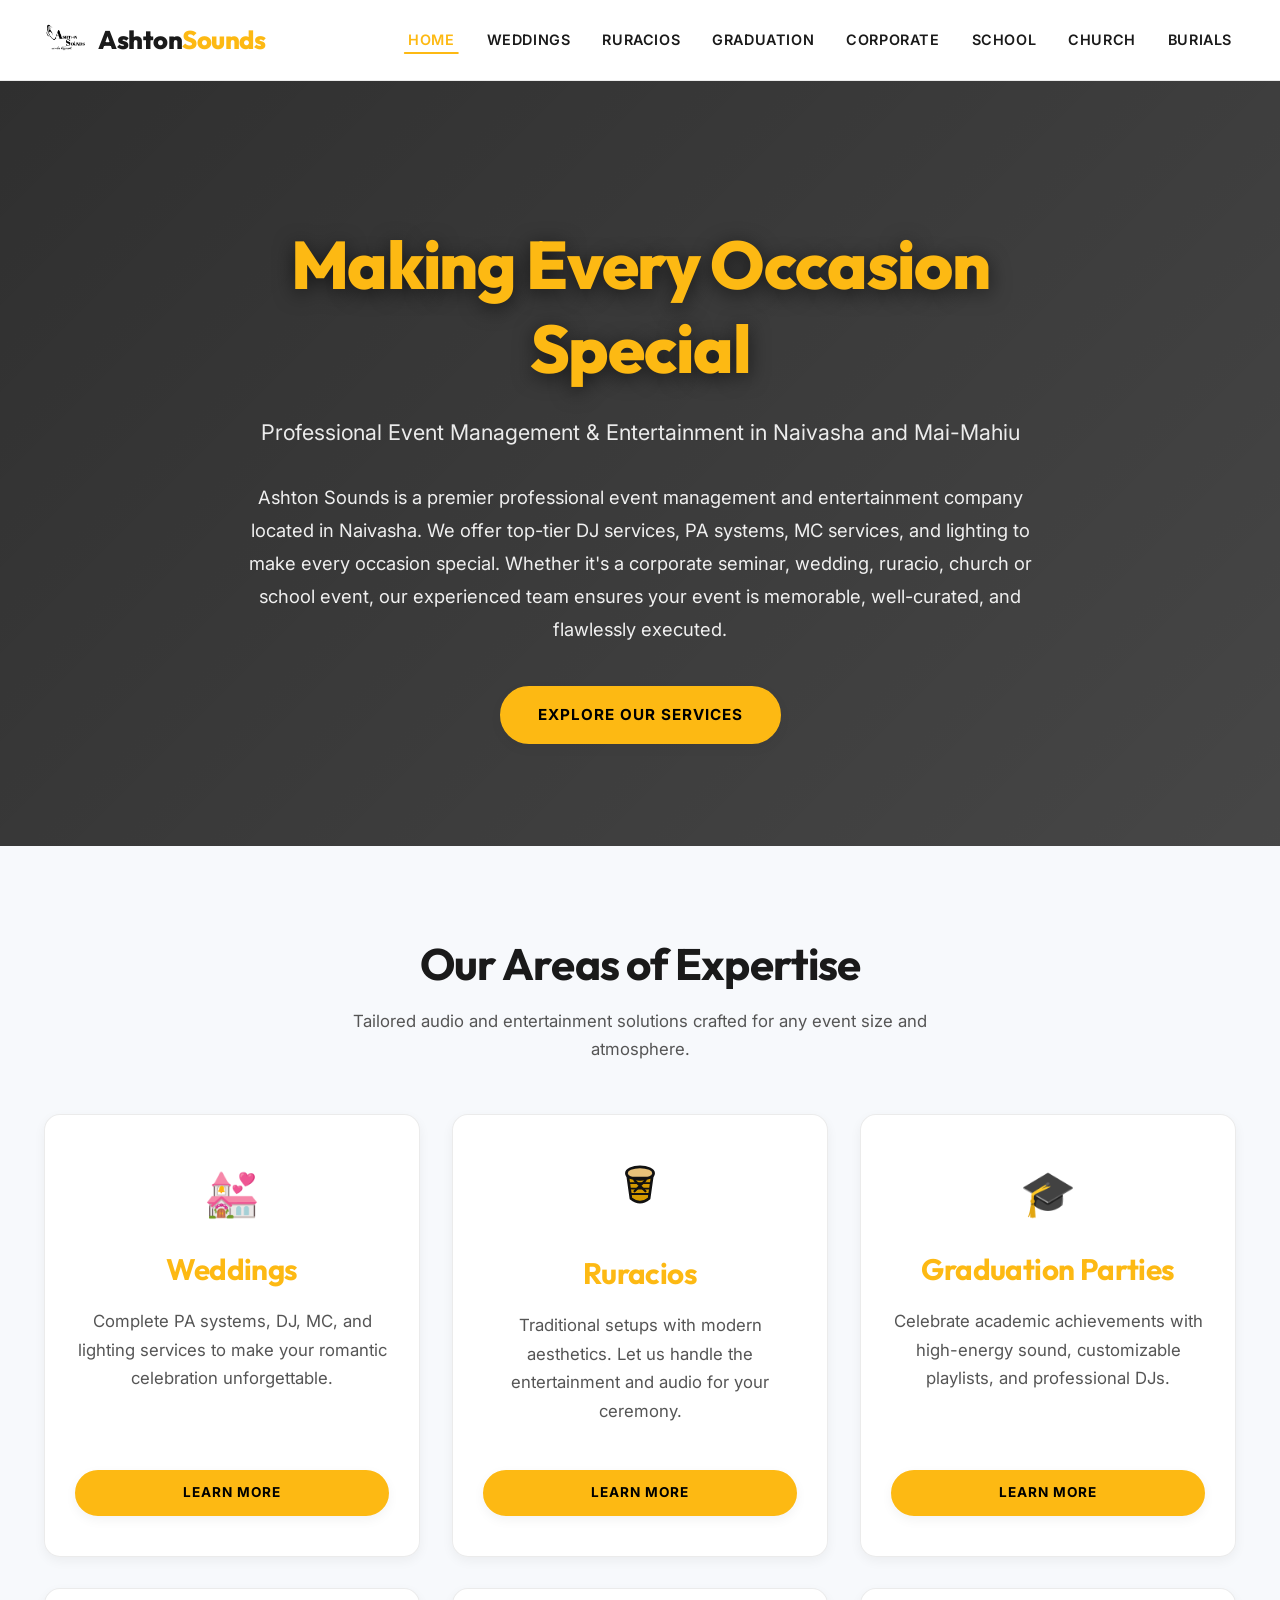
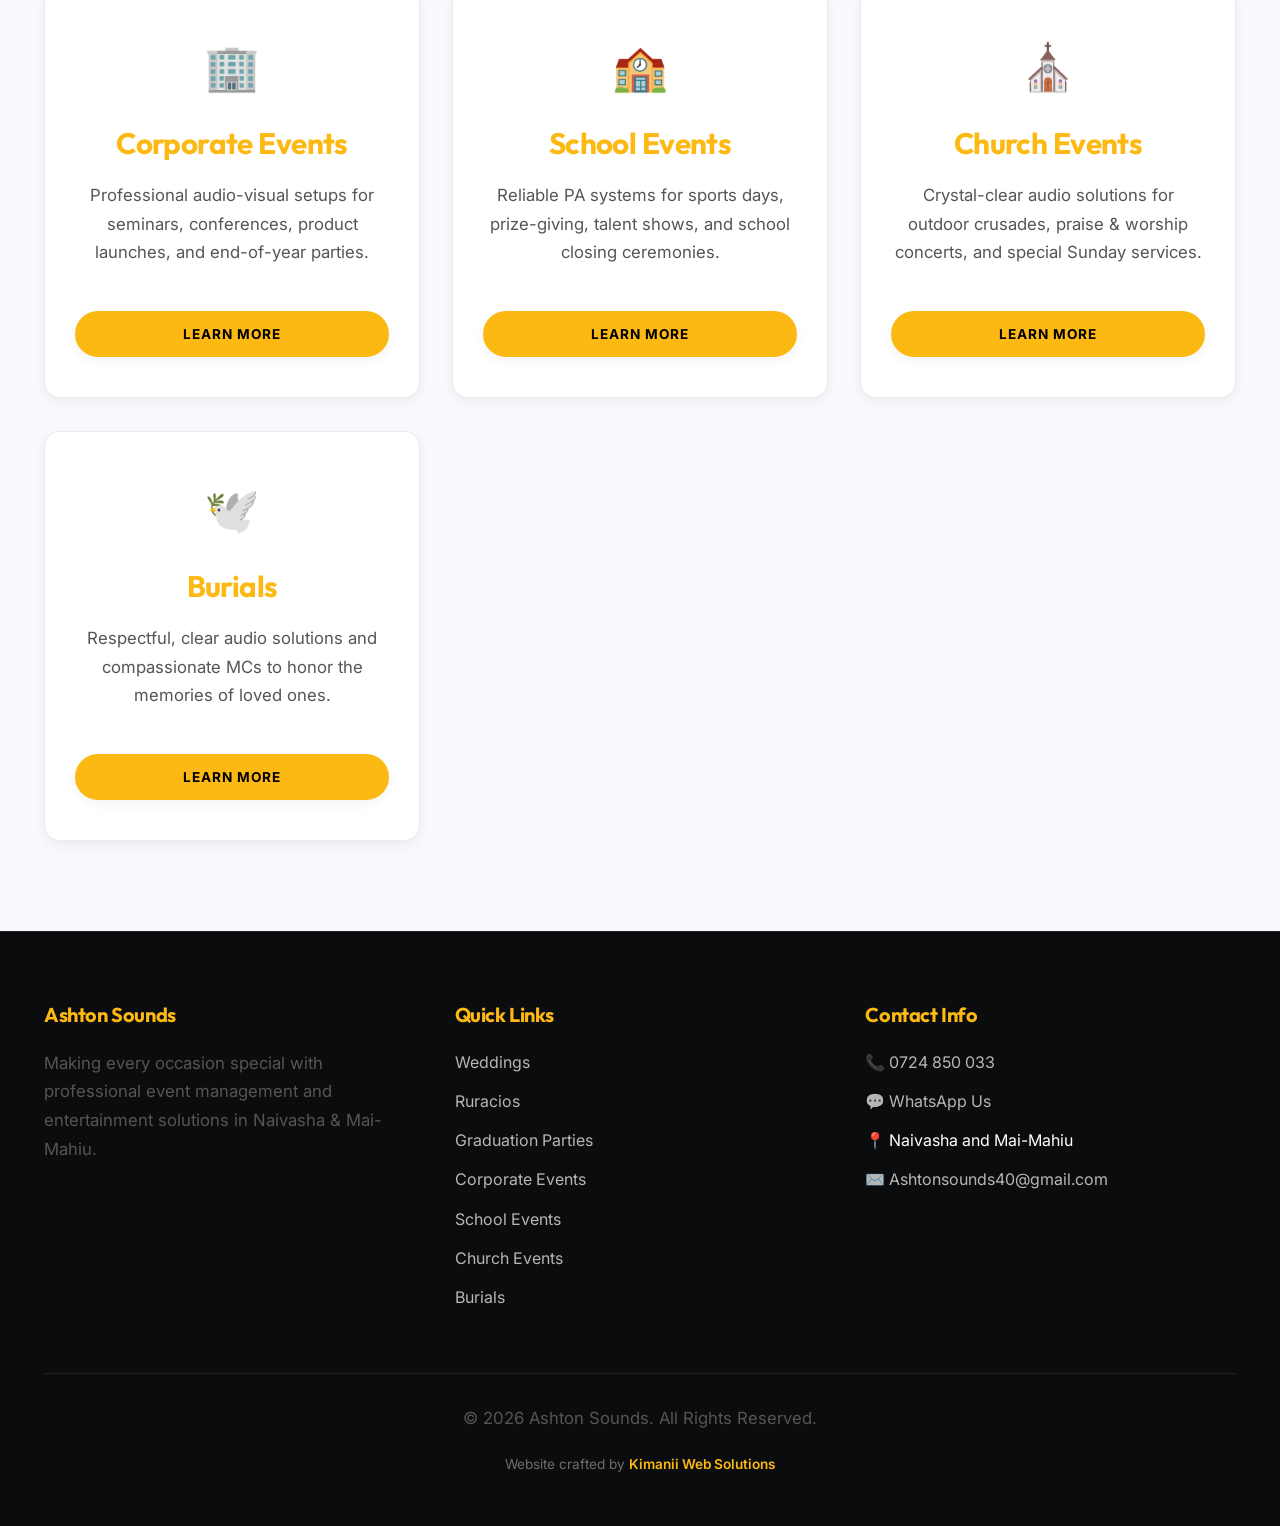
==== commit 5a168abb: "Update index.html" ====
--- a/index.html
+++ b/index.html
@@ -48,7 +48,7 @@
                 <div class="preloader-ring"></div>
             </div>
             <div class="preloader-text">Ashton Sounds</div>
-            <div class="preloader-subtext">Setting the mood...</div>
+            <div class="preloader-subtext">We vibe different</div>
         </div>
     </div>
 
@@ -116,7 +116,40 @@
                     <!-- Ruracios -->
                     <div class="service-card text-center">
                         <a href="Ruracios/ruracios.html" style="text-decoration: none; color: inherit; display: flex; flex-direction: column; height: 100%;">
-                            <div class="service-icon">💍</div>
+                           <div class="service-icon">
+    <svg viewBox="0 0 64 64" width="58" height="58" aria-label="Traditional cultural drum">
+        <!-- Drum body -->
+        <path d="M18 20 L22 48 Q32 56 42 48 L46 20 Z"
+              fill="#D49A00"
+              stroke="#111"
+              stroke-width="3"
+              stroke-linejoin="round"/>
+
+        <!-- Drum top -->
+        <ellipse cx="32" cy="20" rx="15" ry="7"
+                 fill="#E8C27A"
+                 stroke="#111"
+                 stroke-width="3"/>
+
+        <!-- Drum ropes -->
+        <path d="M20 25 L44 25
+                 M19 31 L45 31
+                 M20 37 L44 37
+                 M21 43 L43 43"
+              fill="none"
+              stroke="#111"
+              stroke-width="2"/>
+
+        <!-- Decorative cultural pattern -->
+        <path d="M26 28 L32 34 L38 28
+                 M26 40 L32 34 L38 40"
+              fill="none"
+              stroke="#111"
+              stroke-width="2.5"
+              stroke-linecap="round"
+              stroke-linejoin="round"/>
+    </svg>
+</div>
                             <h3 class="gold-text">Ruracios</h3>
                             <p style="flex-grow: 1;">Traditional setups with modern aesthetics. Let us handle the entertainment and audio for your ceremony.</p>
                             <span class="btn" style="margin-top: 1.5rem; padding: 0.6rem 1.2rem; font-size: 0.85rem;">Learn More</span>
--- a/style.css
+++ b/style.css
@@ -1,56 +1,119 @@
-/* 
-   Event Management Website - Premium Dark Theme 
-*/
+/* ==========================================================================
+   Ashton Sounds - Modern & Premium Event Design System
+   ========================================================================== */
 
 :root {
-  --primary-color: #FDB913; /* Banner Yellow */
-  --primary-hover: #e5a711;
-  --secondary-color: #f7f7f7; /* Light Gray */
-  --bg-color: #ffffff; /* White */
-  --text-color: #2d2d2d; /* Dark Gray */
-  --text-muted: #666666;
+  --primary-color: #FDB913; /* Signature Gold/Yellow */
+  --primary-hover: #e09f00;
+  --secondary-color: #f7f9fc; /* Crisp Light Background */
+  --card-bg: rgba(255, 255, 255, 0.9);
+  --bg-color: #ffffff;
+  --text-color: #1a1a1a;
+  --text-muted: #555555;
   --white: #ffffff;
-  --accent: #E31E24; /* Banner Red */
+  --accent: #E31E24; /* Signature Red */
   --banner-purple: #7B2C8F;
 
-  --font-main: "Inter", sans-serif;
-  --font-heading: "Outfit", sans-serif;
-
-  --transition: all 0.3s ease;
-  --shadow: 0 4px 6px rgba(0, 0, 0, 0.1);
-  --glass: rgba(0, 0, 0, 0.05);
-}
-
-* {
+  --font-main: "Inter", -apple-system, BlinkMacSystemFont, "Segoe UI", Roboto, sans-serif;
+  --font-heading: "Outfit", "Inter", sans-serif;
+
+  --transition-fast: 0.2s cubic-bezier(0.4, 0, 0.2, 1);
+  --transition-normal: 0.35s cubic-bezier(0.165, 0.84, 0.44, 1);
+  --transition-bounce: 0.5s cubic-bezier(0.68, -0.55, 0.265, 1.55);
+
+  --shadow-sm: 0 4px 12px rgba(0, 0, 0, 0.05);
+  --shadow-md: 0 8px 24px rgba(0, 0, 0, 0.08);
+  --shadow-lg: 0 16px 40px rgba(0, 0, 0, 0.12);
+  --shadow-gold: 0 10px 30px rgba(253, 185, 19, 0.35);
+
+  --glass-bg: rgba(255, 255, 255, 0.75);
+  --glass-border: 1px solid rgba(253, 185, 19, 0.25);
+  --radius-sm: 8px;
+  --radius-md: 16px;
+  --radius-lg: 24px;
+  --radius-full: 9999px;
+}
+
+/* Dark theme elements support */
+[data-theme="dark"] {
+  --bg-color: #0f1115;
+  --secondary-color: #181b22;
+  --card-bg: rgba(26, 30, 39, 0.85);
+  --text-color: #f0f0f0;
+  --text-muted: #a0a5b1;
+  --glass-bg: rgba(24, 27, 34, 0.75);
+}
+
+*, *::before, *::after {
   box-sizing: border-box;
   margin: 0;
   padding: 0;
+}
+
+html {
+  scroll-behavior: smooth;
+  font-size: 16px;
 }
 
 body {
   font-family: var(--font-main);
   background-color: var(--bg-color);
   color: var(--text-color);
-  line-height: 1.6;
+  line-height: 1.7;
   overflow-x: hidden;
-}
-
-h1,
-h2,
-h3,
-h4,
-h5,
-h6 {
+  -webkit-font-smoothing: antialiased;
+  -moz-osx-font-smoothing: grayscale;
+}
+
+/* Accessibility Focus States */
+:focus-visible {
+  outline: 3px solid var(--primary-color);
+  outline-offset: 3px;
+  border-radius: 4px;
+}
+
+.skip-link {
+  position: absolute;
+  top: -100px;
+  left: 20px;
+  background: var(--primary-color);
+  color: #000;
+  padding: 12px 24px;
+  font-weight: 700;
+  z-index: 100000;
+  border-radius: var(--radius-sm);
+  transition: top 0.3s ease;
+}
+
+.skip-link:focus {
+  top: 20px;
+}
+
+/* Typography Improvements */
+h1, h2, h3, h4, h5, h6 {
   font-family: var(--font-heading);
   color: var(--text-color);
-  margin-bottom: 1rem;
+  margin-bottom: 1.2rem;
   font-weight: 700;
+  line-height: 1.25;
+  letter-spacing: -0.02em;
+}
+
+h1 { font-size: clamp(2.2rem, 5vw, 3.8rem); }
+h2 { font-size: clamp(1.75rem, 3.5vw, 2.75rem); }
+h3 { font-size: clamp(1.3rem, 2.5vw, 1.85rem); }
+h4 { font-size: clamp(1.1rem, 2vw, 1.35rem); }
+
+p {
+  margin-bottom: 1.25rem;
+  color: var(--text-muted);
+  font-size: 1.05rem;
 }
 
 a {
   text-decoration: none;
   color: inherit;
-  transition: var(--transition);
+  transition: var(--transition-fast);
 }
 
 ul {
@@ -59,32 +122,158 @@
 
 img {
   max-width: 100%;
+  height: auto;
   display: block;
 }
 
-/* Utilities */
+/* ==========================================================================
+   Scroll Progress Bar & Back To Top
+   ========================================================================== */
+
+#scroll-progress {
+  position: fixed;
+  top: 0;
+  left: 0;
+  height: 4px;
+  width: 0%;
+  background: linear-gradient(90deg, var(--primary-color) 0%, var(--accent) 100%);
+  z-index: 100001;
+  transition: width 0.1s ease-out;
+  box-shadow: 0 1px 10px rgba(253, 185, 19, 0.5);
+}
+
+#back-to-top {
+  position: fixed;
+  bottom: 30px;
+  right: 30px;
+  width: 52px;
+  height: 52px;
+  background-color: var(--primary-color);
+  color: #000;
+  border: none;
+  border-radius: var(--radius-full);
+  display: flex;
+  justify-content: center;
+  align-items: center;
+  font-size: 1.3rem;
+  cursor: pointer;
+  box-shadow: var(--shadow-gold);
+  z-index: 9999;
+  opacity: 0;
+  visibility: hidden;
+  transform: translateY(20px) scale(0.8);
+  transition: var(--transition-normal);
+}
+
+#back-to-top.visible {
+  opacity: 1;
+  visibility: visible;
+  transform: translateY(0) scale(1);
+}
+
+#back-to-top:hover {
+  background-color: #000;
+  color: var(--primary-color);
+  transform: translateY(-5px) scale(1.1);
+  box-shadow: 0 12px 30px rgba(0, 0, 0, 0.4);
+}
+
+/* ==========================================================================
+   Utilities & Layout
+   ========================================================================== */
+
 .container {
-  max-width: 1200px;
+  max-width: 1240px;
   margin: 0 auto;
-  padding: 0 20px;
-}
+  padding: 0 24px;
+}
+
+.section-padding {
+  padding: 90px 0;
+}
+
+.text-center {
+  text-align: center;
+}
+
+.gold-text {
+  color: var(--primary-color);
+}
+
+.banner-list {
+  list-style: none;
+  padding: 0;
+}
+
+.banner-list li {
+  position: relative;
+  padding-left: 36px;
+  margin-bottom: 16px;
+  font-size: 1.08rem;
+  font-weight: 500;
+  color: var(--text-color);
+}
+
+.banner-list li::before {
+  content: "✦";
+  position: absolute;
+  left: 0;
+  color: var(--primary-color);
+  font-size: 1.3rem;
+  line-height: 1;
+}
+
+/* ==========================================================================
+   Buttons - Modern Premium Styling & Ripple
+   ========================================================================== */
 
 .btn {
-  display: inline-block;
-  padding: 12px 30px;
+  position: relative;
+  display: inline-flex;
+  align-items: center;
+  justify-content: center;
+  padding: 14px 36px;
   background-color: var(--primary-color);
-  color: var(--bg-color);
-  font-weight: 600;
-  border-radius: 50px;
+  color: #000;
+  font-weight: 700;
+  font-size: 0.95rem;
+  border-radius: var(--radius-full);
   text-transform: uppercase;
   letter-spacing: 1px;
   border: 2px solid var(--primary-color);
   cursor: pointer;
+  overflow: hidden;
+  z-index: 1;
+  box-shadow: var(--shadow-sm);
+  transition: var(--transition-normal);
+}
+
+.btn::before {
+  content: '';
+  position: absolute;
+  top: 0;
+  left: -100%;
+  width: 100%;
+  height: 100%;
+  background: linear-gradient(90deg, transparent, rgba(255, 255, 255, 0.4), transparent);
+  transition: left 0.6s ease;
+  z-index: -1;
+}
+
+.btn:hover::before {
+  left: 100%;
 }
 
 .btn:hover {
-  background-color: transparent;
-  color: var(--primary-color);
+  background-color: #000;
+  color: var(--primary-color);
+  border-color: #000;
+  transform: translateY(-3px);
+  box-shadow: var(--shadow-gold);
+}
+
+.btn:active {
+  transform: translateY(-1px);
 }
 
 .btn-outline {
@@ -95,57 +284,24 @@
 
 .btn-outline:hover {
   background-color: var(--primary-color);
-  color: var(--bg-color);
-}
-
-.section-padding {
-  padding: 80px 0;
-}
-
-.text-center {
-  text-align: center;
-}
-
-.gold-text {
-  color: var(--primary-color);
-}
-
-.banner-list {
-  list-style: none;
-  padding: 0;
-}
-
-.banner-list li {
-  position: relative;
-  padding-left: 35px;
-  margin-bottom: 15px;
-  font-size: 1.1rem;
-  font-weight: 500;
-  color: var(--text-color);
-}
-
-.banner-list li::before {
-  content: "◆";
-  position: absolute;
-  left: 0;
-  color: var(--banner-purple);
-  font-size: 1.4rem;
-  line-height: 1;
-}
-
-.red-text {
-  color: var(--accent);
-}
-
-/* Header */
+  color: #000;
+  box-shadow: var(--shadow-gold);
+}
+
+/* ==========================================================================
+   Header & Navigation
+   ========================================================================== */
+
 header {
-  background-color: rgba(255, 255, 255, 0.95);
-  padding: 20px 0;
+  background-color: rgba(255, 255, 255, 0.92);
+  padding: 18px 0;
   position: sticky;
   top: 0;
-  z-index: 1000;
-  border-bottom: 1px solid rgba(0, 0, 0, 0.1);
-  backdrop-filter: blur(10px);
+  z-index: 10000;
+  border-bottom: 1px solid rgba(0, 0, 0, 0.08);
+  backdrop-filter: blur(16px);
+  -webkit-backdrop-filter: blur(16px);
+  transition: var(--transition-fast);
 }
 
 nav {
@@ -156,9 +312,10 @@
 
 .logo {
   font-family: var(--font-heading);
-  font-size: 1.5rem;
-  font-weight: 700;
+  font-size: 1.6rem;
+  font-weight: 800;
   color: var(--text-color);
+  letter-spacing: -0.5px;
 }
 
 .logo span {
@@ -167,14 +324,36 @@
 
 .nav-links {
   display: flex;
-  gap: 30px;
+  gap: 24px;
+  align-items: center;
 }
 
 .nav-links a {
-  font-weight: 500;
+  font-weight: 600;
   font-size: 0.9rem;
   text-transform: uppercase;
-  letter-spacing: 0.5px;
+  letter-spacing: 0.6px;
+  color: var(--text-color);
+  padding: 6px 4px;
+  position: relative;
+}
+
+.nav-links a::after {
+  content: '';
+  position: absolute;
+  bottom: 0;
+  left: 50%;
+  width: 0%;
+  height: 2px;
+  background-color: var(--primary-color);
+  transition: var(--transition-normal);
+  transform: translateX(-50%);
+  border-radius: 2px;
+}
+
+.nav-links a:hover::after,
+.nav-links a.active::after {
+  width: 100%;
 }
 
 .nav-links a:hover,
@@ -184,370 +363,506 @@
 
 .hamburger {
   display: none;
+  background: none;
+  border: none;
   cursor: pointer;
+  padding: 8px;
+  z-index: 10001;
 }
 
 .bar {
   display: block;
-  width: 25px;
+  width: 26px;
   height: 3px;
   margin: 5px auto;
-  transition: var(--transition);
+  transition: var(--transition-normal);
   background-color: var(--text-color);
-}
-
-/* Hero Section */
+  border-radius: 3px;
+}
+
+/* ==========================================================================
+   Hero Section
+   ========================================================================== */
+
 .hero {
-  height: 90vh; /* changed to 90vh so previous content is less visible */
+  min-height: 85vh;
+  padding: 120px 0 80px;
   background:
-    linear-gradient(rgba(0, 0, 0, 0.7), rgba(0, 0, 0, 0.7)),
+    linear-gradient(135deg, rgba(0, 0, 0, 0.82) 0%, rgba(0, 0, 0, 0.72) 100%),
     url("https://images.unsplash.com/photo-1492684223066-81342ee5ff30?ixlib=rb-1.2.1&auto=format&fit=crop&w=1950&q=80");
   background-size: cover;
   background-position: center;
+  background-attachment: fixed;
   display: flex;
   align-items: center;
   justify-content: center;
   text-align: center;
-}
-
-.hero-content h1 {
-  font-size: 4rem;
-  margin-bottom: 20px;
-  text-shadow: 2px 2px 4px rgba(0, 0, 0, 0.5);
-}
-
-.hero-content p {
-  font-size: 1.2rem;
-  margin-bottom: 40px;
-  color: var(--text-muted);
-}
-
-/* Services Grid */
+  position: relative;
+}
+
+.hero-content {
+  max-width: 900px;
+  margin: 0 auto;
+  animation: heroFadeIn 1s cubic-bezier(0.165, 0.84, 0.44, 1);
+}
+
+.hero h1 {
+  font-size: clamp(2rem, 6vw, 4.2rem);
+  font-weight: 800;
+  text-shadow: 0 4px 20px rgba(0, 0, 0, 0.6);
+  margin-bottom: 24px;
+}
+
+.hero p {
+  font-size: clamp(1rem, 2vw, 1.35rem);
+  color: rgba(255, 255, 255, 0.9);
+  margin-bottom: 30px;
+}
+
+@keyframes heroFadeIn {
+  from {
+    opacity: 0;
+    transform: translateY(30px);
+  }
+  to {
+    opacity: 1;
+    transform: translateY(0);
+  }
+}
+
+/* ==========================================================================
+   Service Cards & Glassmorphism
+   ========================================================================== */
+
 .services-grid {
   display: grid;
-  grid-template-columns: repeat(auto-fit, minmax(300px, 1fr));
-  gap: 30px;
+  grid-template-columns: repeat(auto-fit, minmax(min(100%, 310px), 1fr));
+  gap: 32px;
   margin-top: 50px;
 }
 
 .service-card {
-  background: var(--secondary-color);
-  padding: 40px;
-  border-radius: 10px;
-  transition: var(--transition);
-  border: 1px solid rgba(255, 255, 255, 0.05);
+  background: var(--card-bg);
+  padding: 40px 30px;
+  border-radius: var(--radius-md);
+  transition: var(--transition-normal);
+  border: 1px solid rgba(0, 0, 0, 0.08);
+  box-shadow: var(--shadow-sm);
+  position: relative;
+  overflow: hidden;
+  display: flex;
+  flex-direction: column;
+  height: 100%;
+}
+
+.service-card::before {
+  content: '';
+  position: absolute;
+  top: 0;
+  left: 0;
+  width: 100%;
+  height: 4px;
+  background: linear-gradient(90deg, var(--primary-color), var(--accent));
+  opacity: 0;
+  transition: var(--transition-normal);
 }
 
 .service-card:hover {
-  transform: translateY(-10px);
-  border-color: var(--primary-color);
-  box-shadow: 0 10px 20px rgba(0, 0, 0, 0.4);
+  transform: translateY(-10px) scale(1.01);
+  box-shadow: var(--shadow-lg);
+  border-color: rgba(253, 185, 19, 0.4);
+}
+
+.service-card:hover::before {
+  opacity: 1;
 }
 
 .service-icon {
-  font-size: 2.5rem;
+  font-size: 2.8rem;
   color: var(--primary-color);
   margin-bottom: 20px;
-}
-
-.service-card h3 {
-  margin-bottom: 15px;
-}
-
-/* Features/About Section */
-.about-section {
-  background-color: var(--secondary-color);
-}
-
-.about-grid {
-  display: grid;
-  grid-template-columns: 1fr 1fr;
-  gap: 50px;
-  align-items: center;
-}
-
-.about-img {
-  border-radius: 10px;
-  overflow: hidden;
-  box-shadow: var(--shadow);
-  display: flex;
-  justify-content: center;
-  align-items: center;
-}
-
-.about-img img {
+  transition: transform 0.3s ease;
+}
+
+.service-card:hover .service-icon {
+  transform: scale(1.15) rotate(5deg);
+}
+
+/* ==========================================================================
+   Pinterest Masonry Gallery & Lightbox
+   ========================================================================== */
+
+.gallery-section {
+  padding: 80px 0;
+  background-color: var(--bg-color);
+}
+
+.gallery-grid {
+  column-count: 3;
+  column-gap: 24px;
   width: 100%;
-  height: 100%;
-  object-fit: cover;
-}
-
-/* Gallery Grid */
-.gallery-section {
-  padding: 50px 0;
-  background-color: var(--bg-color);
-}
-.gallery-section h2 {
-  text-align: center;
-  margin-bottom: 30px;
-}
-.gallery-grid {
-  display: grid;
-  grid-template-columns: repeat(auto-fill, minmax(280px, 1fr));
-  gap: 20px;
-  margin-top: 30px;
+  margin-top: 40px;
 }
 
 .gallery-item {
   position: relative;
-  height: 250px;
+  display: inline-block;
+  width: 100%;
+  margin-bottom: 24px;
+  break-inside: avoid;
+  border-radius: var(--radius-md);
   overflow: hidden;
-  border-radius: 8px;
+  box-shadow: var(--shadow-sm);
+  background-color: #e5e8ed;
+  cursor: pointer;
+  transition: var(--transition-normal);
 }
 
 .gallery-item img {
   width: 100%;
-  height: 100%;
+  height: auto;
+  display: block;
   object-fit: cover;
-  transition: var(--transition);
+  transition: transform 0.5s cubic-bezier(0.165, 0.84, 0.44, 1), opacity 0.3s ease;
+}
+
+.gallery-item::after {
+  content: "🔍";
+  position: absolute;
+  inset: 0;
+  background: rgba(0, 0, 0, 0.45);
+  backdrop-filter: blur(2px);
+  display: flex;
+  justify-content: center;
+  align-items: center;
+  font-size: 2.2rem;
+  color: var(--primary-color);
+  opacity: 0;
+  transition: var(--transition-normal);
+}
+
+.gallery-item:hover {
+  transform: translateY(-4px);
+  box-shadow: var(--shadow-lg);
 }
 
 .gallery-item:hover img {
-  transform: scale(1.1);
-}
-
-/* Contact Form */
+  transform: scale(1.08);
+}
+
+.gallery-item:hover::after {
+  opacity: 1;
+}
+
+/* Lightbox Modal */
+#lightbox-modal {
+  position: fixed;
+  inset: 0;
+  z-index: 100000;
+  background: rgba(0, 0, 0, 0.94);
+  backdrop-filter: blur(12px);
+  -webkit-backdrop-filter: blur(12px);
+  display: flex;
+  justify-content: center;
+  align-items: center;
+  opacity: 0;
+  visibility: hidden;
+  pointer-events: none;
+  transition: var(--transition-normal);
+  touch-action: none;
+}
+
+#lightbox-modal.active {
+  opacity: 1;
+  visibility: visible;
+  pointer-events: auto;
+}
+
+.lightbox-content {
+  position: relative;
+  max-width: 90vw;
+  max-height: 85vh;
+  display: flex;
+  flex-direction: column;
+  align-items: center;
+  user-select: none;
+  -webkit-user-select: none;
+  touch-action: none;
+}
+
+.lightbox-img-wrapper {
+  position: relative;
+  overflow: hidden;
+  border-radius: var(--radius-sm);
+  box-shadow: 0 20px 60px rgba(0, 0, 0, 0.8);
+  display: flex;
+  justify-content: center;
+  align-items: center;
+  touch-action: none;
+}
+
+.lightbox-img {
+  max-width: 85vw;
+  max-height: 75vh;
+  object-fit: contain;
+  user-select: none;
+  -webkit-user-drag: none;
+  pointer-events: auto;
+  cursor: default;
+  touch-action: none;
+}
+
+.lightbox-caption {
+  color: rgba(255, 255, 255, 0.85);
+  margin-top: 16px;
+  font-size: 1rem;
+  font-weight: 500;
+  text-align: center;
+}
+
+/* Lightbox Buttons */
+.lightbox-btn {
+  position: absolute;
+  background: rgba(0, 0, 0, 0.6);
+  color: #fff;
+  border: 1px solid rgba(253, 185, 19, 0.35);
+  width: 52px;
+  height: 52px;
+  border-radius: 50%;
+  display: flex;
+  justify-content: center;
+  align-items: center;
+  font-size: 1.5rem;
+  line-height: 1;
+  cursor: pointer;
+  z-index: 100002;
+  backdrop-filter: blur(8px);
+  -webkit-backdrop-filter: blur(8px);
+  transition: var(--transition-fast);
+  box-shadow: 0 4px 15px rgba(0, 0, 0, 0.4);
+}
+
+.lightbox-btn:hover,
+.lightbox-btn:active {
+  background: var(--primary-color);
+  color: #000;
+  border-color: var(--primary-color);
+  transform: scale(1.08);
+  box-shadow: var(--shadow-gold);
+}
+
+.lightbox-close { 
+  top: 20px; 
+  right: 20px; 
+}
+
+.lightbox-prev { 
+  left: 25px; 
+  top: 50%; 
+  transform: translateY(-50%); 
+}
+
+.lightbox-next { 
+  right: 25px; 
+  top: 50%; 
+  transform: translateY(-50%); 
+}
+
+.lightbox-prev:hover,
+.lightbox-prev:active { 
+  transform: translateY(-50%) scale(1.08); 
+}
+
+.lightbox-next:hover,
+.lightbox-next:active { 
+  transform: translateY(-50%) scale(1.08); 
+}
+
+.lightbox-counter {
+  position: absolute;
+  top: 25px;
+  left: 25px;
+  color: rgba(255, 255, 255, 0.85);
+  font-size: 0.95rem;
+  font-weight: 600;
+  letter-spacing: 1px;
+  background: rgba(0, 0, 0, 0.5);
+  padding: 6px 14px;
+  border-radius: var(--radius-full);
+  border: 1px solid rgba(255, 255, 255, 0.15);
+}
+
+/* ==========================================================================
+   Video Section Controls & Lazy Styling
+   ========================================================================== */
+
+.scroll-video {
+  width: 100%;
+  max-width: 840px;
+  border-radius: var(--radius-md);
+  box-shadow: var(--shadow-md);
+  background: #000;
+  transition: var(--transition-normal);
+}
+
+.scroll-video:hover {
+  box-shadow: var(--shadow-lg);
+  transform: translateY(-4px);
+}
+
+/* ==========================================================================
+   Forms & Contact
+   ========================================================================== */
+
 .contact-form {
-  background: var(--secondary-color);
-  padding: 40px;
-  border-radius: 10px;
-  max-width: 600px;
+  background: var(--card-bg);
+  padding: 44px;
+  border-radius: var(--radius-lg);
+  max-width: 640px;
   margin: 0 auto;
+  box-shadow: var(--shadow-md);
+  border: 1px solid rgba(0, 0, 0, 0.08);
 }
 
 .form-group {
-  margin-bottom: 20px;
+  margin-bottom: 24px;
 }
 
 .form-group label {
   display: block;
   margin-bottom: 8px;
-  color: var(--text-muted);
+  font-weight: 600;
+  font-size: 0.95rem;
+  color: var(--text-color);
 }
 
 .form-control {
   width: 100%;
-  padding: 12px;
-  background: #f0f0f0;
-  border: 1px solid rgba(0, 0, 0, 0.1);
+  padding: 14px 18px;
+  background: #f4f6f9;
+  border: 2px solid transparent;
   color: var(--text-color);
-  border-radius: 5px;
+  border-radius: var(--radius-sm);
   font-family: inherit;
+  font-size: 1rem;
+  transition: var(--transition-fast);
 }
 
 .form-control:focus {
   outline: none;
+  background: #fff;
   border-color: var(--primary-color);
-}
-
-/* Footer */
+  box-shadow: 0 0 0 4px rgba(253, 185, 19, 0.2);
+}
+
+/* ==========================================================================
+   Scroll Reveal Animations
+   ========================================================================== */
+
+.reveal {
+  opacity: 0;
+  transform: translateY(35px);
+  transition: opacity 0.8s cubic-bezier(0.165, 0.84, 0.44, 1), transform 0.8s cubic-bezier(0.165, 0.84, 0.44, 1);
+  will-change: opacity, transform;
+}
+
+.reveal.active {
+  opacity: 1;
+  transform: translateY(0);
+}
+
+.reveal-zoom {
+  opacity: 0;
+  transform: scale(0.92);
+  transition: opacity 0.8s cubic-bezier(0.165, 0.84, 0.44, 1), transform 0.8s cubic-bezier(0.165, 0.84, 0.44, 1);
+}
+
+.reveal-zoom.active {
+  opacity: 1;
+  transform: scale(1);
+}
+
+/* ==========================================================================
+   Footer
+   ========================================================================== */
+
 footer {
-  background-color: #000;
-  padding: 50px 0 20px;
-  border-top: 1px solid rgba(255, 255, 255, 0.05);
+  background-color: #0b0c0e;
+  color: #fff;
+  padding: 70px 0 30px;
+  border-top: 1px solid rgba(255, 255, 255, 0.08);
 }
 
 .footer-content {
   display: grid;
-  grid-template-columns: repeat(auto-fit, minmax(200px, 1fr));
+  grid-template-columns: repeat(auto-fit, minmax(min(100%, 220px), 1fr));
   gap: 40px;
-  margin-bottom: 40px;
+  margin-bottom: 50px;
 }
 
 .footer-col h4 {
   color: var(--primary-color);
-  margin-bottom: 20px;
+  margin-bottom: 22px;
+  font-size: 1.25rem;
+}
+
+.footer-col p {
+  color: rgba(255, 255, 255, 0.65);
 }
 
 .footer-col ul li {
-  margin-bottom: 10px;
+  margin-bottom: 12px;
 }
 
 .footer-col ul li a {
-  color: var(--text-muted);
+  color: rgba(255, 255, 255, 0.7);
+  transition: var(--transition-fast);
 }
 
 .footer-col ul li a:hover {
-  color: var(--white);
+  color: var(--primary-color);
+  padding-left: 5px;
 }
 
 .copyright {
   text-align: center;
-  padding-top: 20px;
-  border-top: 1px solid rgba(255, 255, 255, 0.05);
-  color: var(--text-muted);
+  padding-top: 30px;
+  border-top: 1px solid rgba(255, 255, 255, 0.08);
+  color: rgba(255, 255, 255, 0.5);
   font-size: 0.9rem;
 }
 
-    .dev-credit {
-      margin-top: 16px;
-      font-size: 12px;
-      color: #555;
-      letter-spacing: 0.5px;
-    }
-
-    .dev-link {
-      color: #888;
-      text-decoration: none;
-      transition: color 0.3s;
-    }
-
-    .dev-link:hover {
-      color: #d4af37;
-    }
-
-
-/* E-Tickets Styles */
-.event-showcase {
-  background: var(--secondary-color);
-  border-radius: 15px;
-  padding: 40px;
-  margin-bottom: 40px;
-  box-shadow: var(--shadow);
-  border: 1px solid rgba(0,0,0,0.05);
-}
-
-.event-date {
-  display: inline-block;
-  background-color: var(--primary-color);
-  color: var(--bg-color);
-  padding: 5px 15px;
-  border-radius: 20px;
+.dev-credit {
+  margin-top: 12px;
+  font-size: 0.85rem;
+  color: rgba(255, 255, 255, 0.4);
+}
+
+.dev-link {
+  color: var(--primary-color);
   font-weight: 600;
-  font-size: 0.85rem;
-  margin-bottom: 15px;
-  text-transform: uppercase;
-  letter-spacing: 1px;
-}
-
-.event-meta {
-  color: var(--text-muted);
-  font-size: 0.95rem;
-  margin-bottom: 20px;
-  display: flex;
-  align-items: center;
-  gap: 10px;
-}
-
-.tickets-grid {
-  display: grid;
-  grid-template-columns: repeat(auto-fit, minmax(280px, 1fr));
-  gap: 30px;
-  margin-top: 30px;
-}
-
-.ticket-card {
-  background: var(--bg-color);
-  border: 2px solid transparent;
-  border-radius: 12px;
-  padding: 30px;
-  text-align: center;
-  transition: var(--transition);
-  position: relative;
-  box-shadow: 0 5px 15px rgba(0,0,0,0.05);
-  display: flex;
-  flex-direction: column;
-}
-
-.ticket-card:hover {
-  transform: translateY(-5px);
-  border-color: var(--primary-color);
-  box-shadow: 0 10px 25px rgba(253, 185, 19, 0.2);
-}
-
-.ticket-card.vip {
-  background: linear-gradient(to bottom, #111, #222);
-  color: var(--white);
-  border-color: #333;
-}
-
-.ticket-card.vip h3,
-.ticket-card.vip .ticket-price,
-.ticket-card.vip .ticket-features li {
-  color: var(--white);
-}
-
-.ticket-card.vip .ticket-features li::before {
-  color: var(--primary-color);
-}
-
-.ticket-card.vip:hover {
-  border-color: var(--primary-color);
-}
-
-.ticket-badge {
-  position: absolute;
-  top: -12px;
-  left: 50%;
-  transform: translateX(-50%);
-  background: var(--accent);
-  color: var(--white);
-  padding: 5px 15px;
-  border-radius: 20px;
-  font-size: 0.8rem;
-  font-weight: 700;
-  text-transform: uppercase;
-  letter-spacing: 1px;
-  box-shadow: 0 2px 5px rgba(227, 30, 36, 0.5);
-}
-
-.ticket-header {
-  margin-bottom: 25px;
-  padding-bottom: 25px;
-  border-bottom: 1px solid rgba(0,0,0,0.1);
-}
-
-.ticket-card.vip .ticket-header {
-  border-bottom-color: rgba(255,255,255,0.1);
-}
-
-.ticket-price {
-  font-size: 2rem;
-  font-weight: 800;
-  color: var(--text-color);
-  margin-top: 10px;
-  font-family: var(--font-heading);
-}
-
-.ticket-features {
-  text-align: left;
-  margin-bottom: 30px;
-  flex-grow: 1;
-}
-
-.ticket-features li {
-  margin-bottom: 12px;
-  font-size: 0.95rem;
-  position: relative;
-  padding-left: 25px;
-  color: var(--text-muted);
-}
-
-.ticket-features li::before {
-  content: "✓";
-  position: absolute;
-  left: 0;
-  color: var(--primary-color);
-  font-weight: bold;
-}
-
-.btn-full {
-  display: block;
-  width: 100%;
-  text-align: center;
-}
-
-/* Mobile Styles */
+}
+
+.dev-link:hover {
+  text-decoration: underline;
+}
+
+/* ==========================================================================
+   Responsive Breakpoints
+   ========================================================================== */
+
+@media (max-width: 992px) {
+  .gallery-grid {
+    column-count: 2;
+  }
+}
+
 @media (max-width: 768px) {
+  .hero {
+    background-attachment: scroll;
+    padding: 100px 0 60px;
+  }
+
   .hamburger {
     display: block;
   }
@@ -565,16 +880,20 @@
   }
 
   .nav-links {
-    position: fixed;
+    position: absolute;
     left: -100%;
-    top: 70px;
+    top: 100%;
     gap: 0;
     flex-direction: column;
-    background-color: var(--secondary-color);
+    background-color: var(--bg-color);
     width: 100%;
+    max-height: calc(100vh - 75px);
+    overflow-y: auto;
     text-align: center;
-    transition: 0.3s;
-    border-top: 1px solid rgba(255, 255, 255, 0.1);
+    transition: var(--transition-normal);
+    box-shadow: var(--shadow-lg);
+    border-top: 1px solid rgba(0, 0, 0, 0.08);
+    padding: 20px 0;
   }
 
   .nav-links.active {
@@ -582,23 +901,102 @@
   }
 
   .nav-links li {
-    margin: 16px 0;
+    margin: 14px 0;
+    width: 100%;
   }
 
   .about-grid {
     grid-template-columns: 1fr;
-  }
-
-  .hero-content h1 {
-    font-size: 2.5rem;
-  }
-}
-
-/* ==========================================================================
-   Premium Preloader Styles
-   ========================================================================== */
-
-/* Block scrolling when preloader is active */
+    gap: 30px;
+  }
+
+  .lightbox-btn {
+    width: 46px;
+    height: 46px;
+    font-size: 1.3rem;
+  }
+
+  .lightbox-close {
+    top: 15px;
+    right: 15px;
+  }
+
+  .lightbox-prev {
+    left: 10px;
+    top: 50%;
+    transform: translateY(-50%);
+  }
+
+  .lightbox-next {
+    right: 10px;
+    top: 50%;
+    transform: translateY(-50%);
+  }
+
+  .lightbox-prev:hover,
+  .lightbox-prev:active {
+    transform: translateY(-50%) scale(1.05);
+  }
+
+  .lightbox-next:hover,
+  .lightbox-next:active {
+    transform: translateY(-50%) scale(1.05);
+  }
+
+  .lightbox-counter {
+    top: 15px;
+    left: 15px;
+    font-size: 0.85rem;
+    padding: 4px 10px;
+  }
+
+  .lightbox-content {
+    max-width: calc(100vw - 100px);
+  }
+
+  .lightbox-img {
+    max-width: calc(100vw - 110px);
+    max-height: 70vh;
+  }
+}
+
+@media (max-width: 540px) {
+  .gallery-grid {
+    column-count: 1;
+  }
+  
+  .btn {
+    width: 100%;
+  }
+
+  .lightbox-btn {
+    width: 42px;
+    height: 42px;
+    font-size: 1.2rem;
+  }
+
+  .lightbox-prev {
+    left: 6px;
+  }
+
+  .lightbox-next {
+    right: 6px;
+  }
+
+  .lightbox-content {
+    max-width: calc(100vw - 90px);
+  }
+
+  .lightbox-img {
+    max-width: calc(100vw - 96px);
+    max-height: 65vh;
+  }
+}
+
+/* ==========================================================================
+   Preloader Styles
+   ========================================================================== */
+
 body.preloader-active {
   overflow: hidden !important;
 }
@@ -680,14 +1078,9 @@
   animation: preloader-shimmer 2s infinite ease-in-out;
 }
 
-/* Animations */
 @keyframes preloader-spin {
-  0% {
-    transform: rotate(0deg);
-  }
-  100% {
-    transform: rotate(360deg);
-  }
+  0% { transform: rotate(0deg); }
+  100% { transform: rotate(360deg); }
 }
 
 @keyframes preloader-pulse {
@@ -702,11 +1095,6 @@
 }
 
 @keyframes preloader-shimmer {
-  0%, 100% {
-    opacity: 0.5;
-  }
-  50% {
-    opacity: 1;
-  }
-}
-
+  0%, 100% { opacity: 0.5; }
+  50% { opacity: 1; }
+}
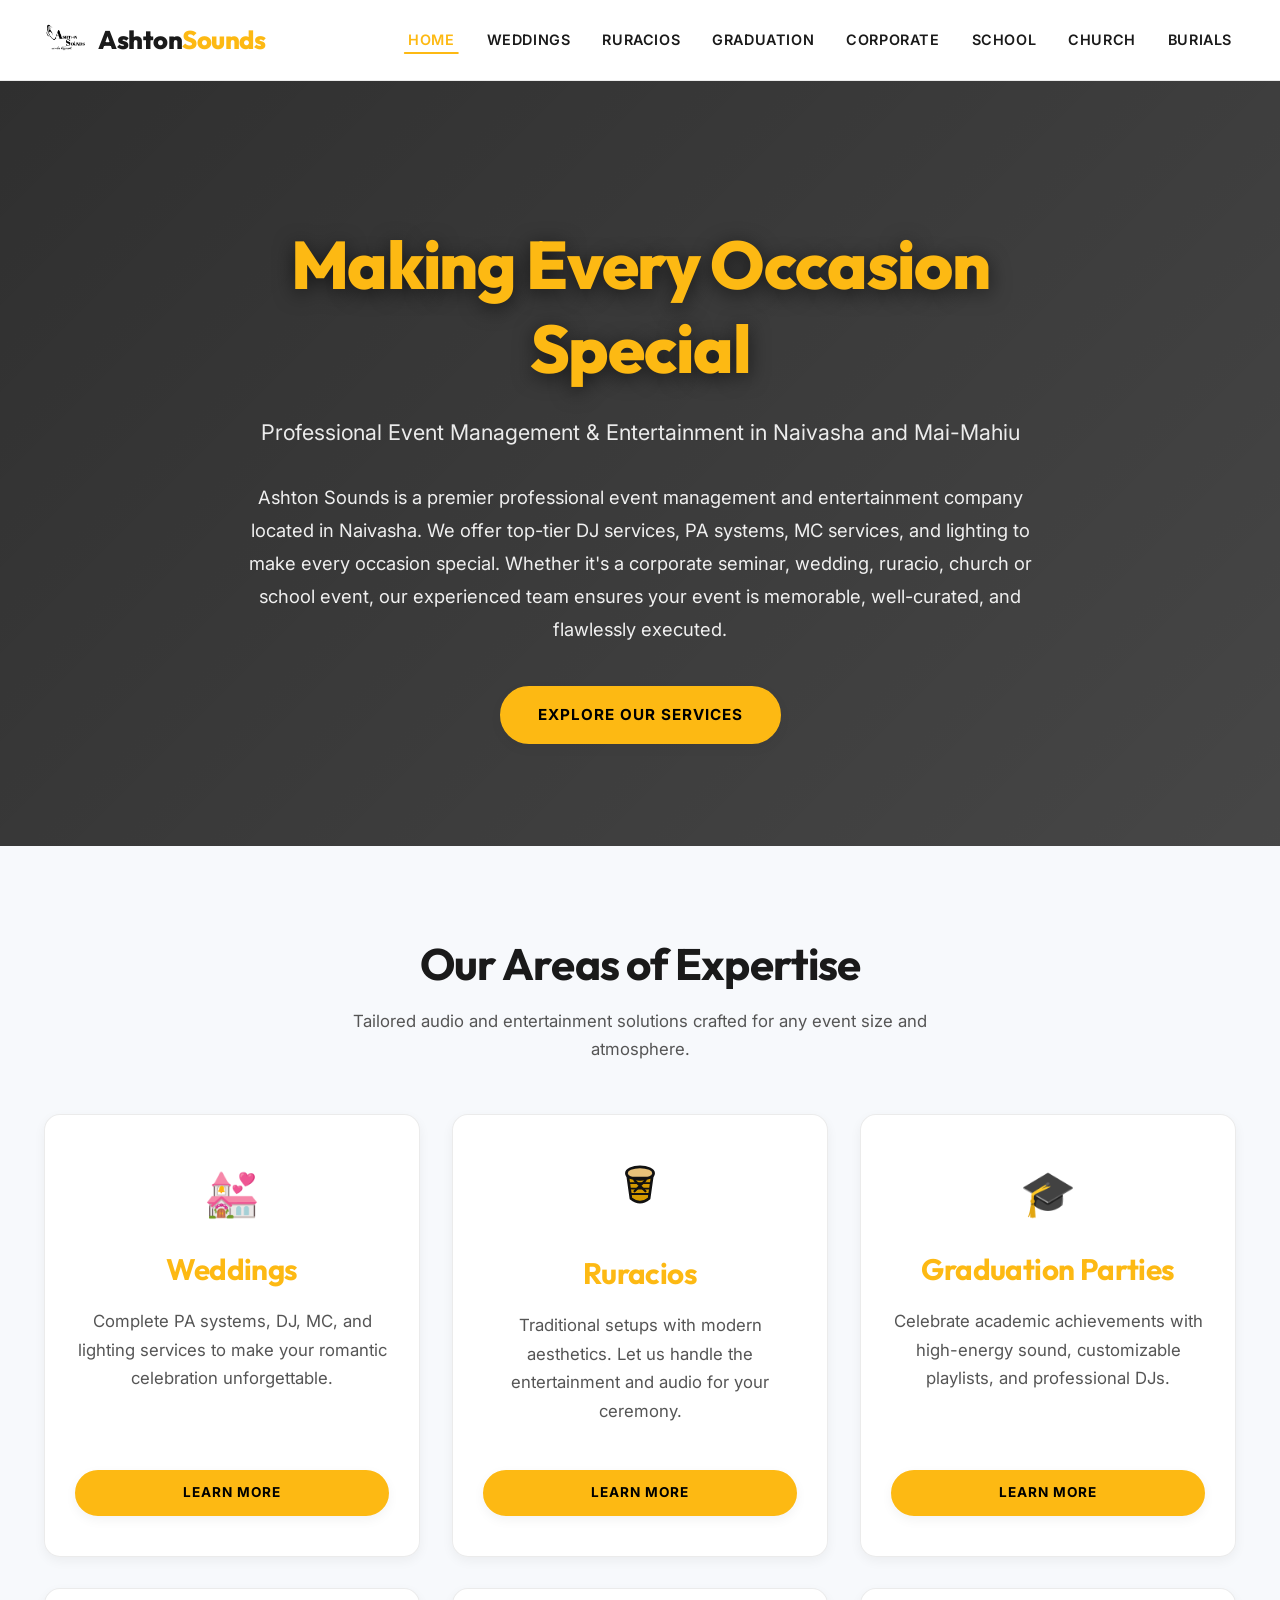
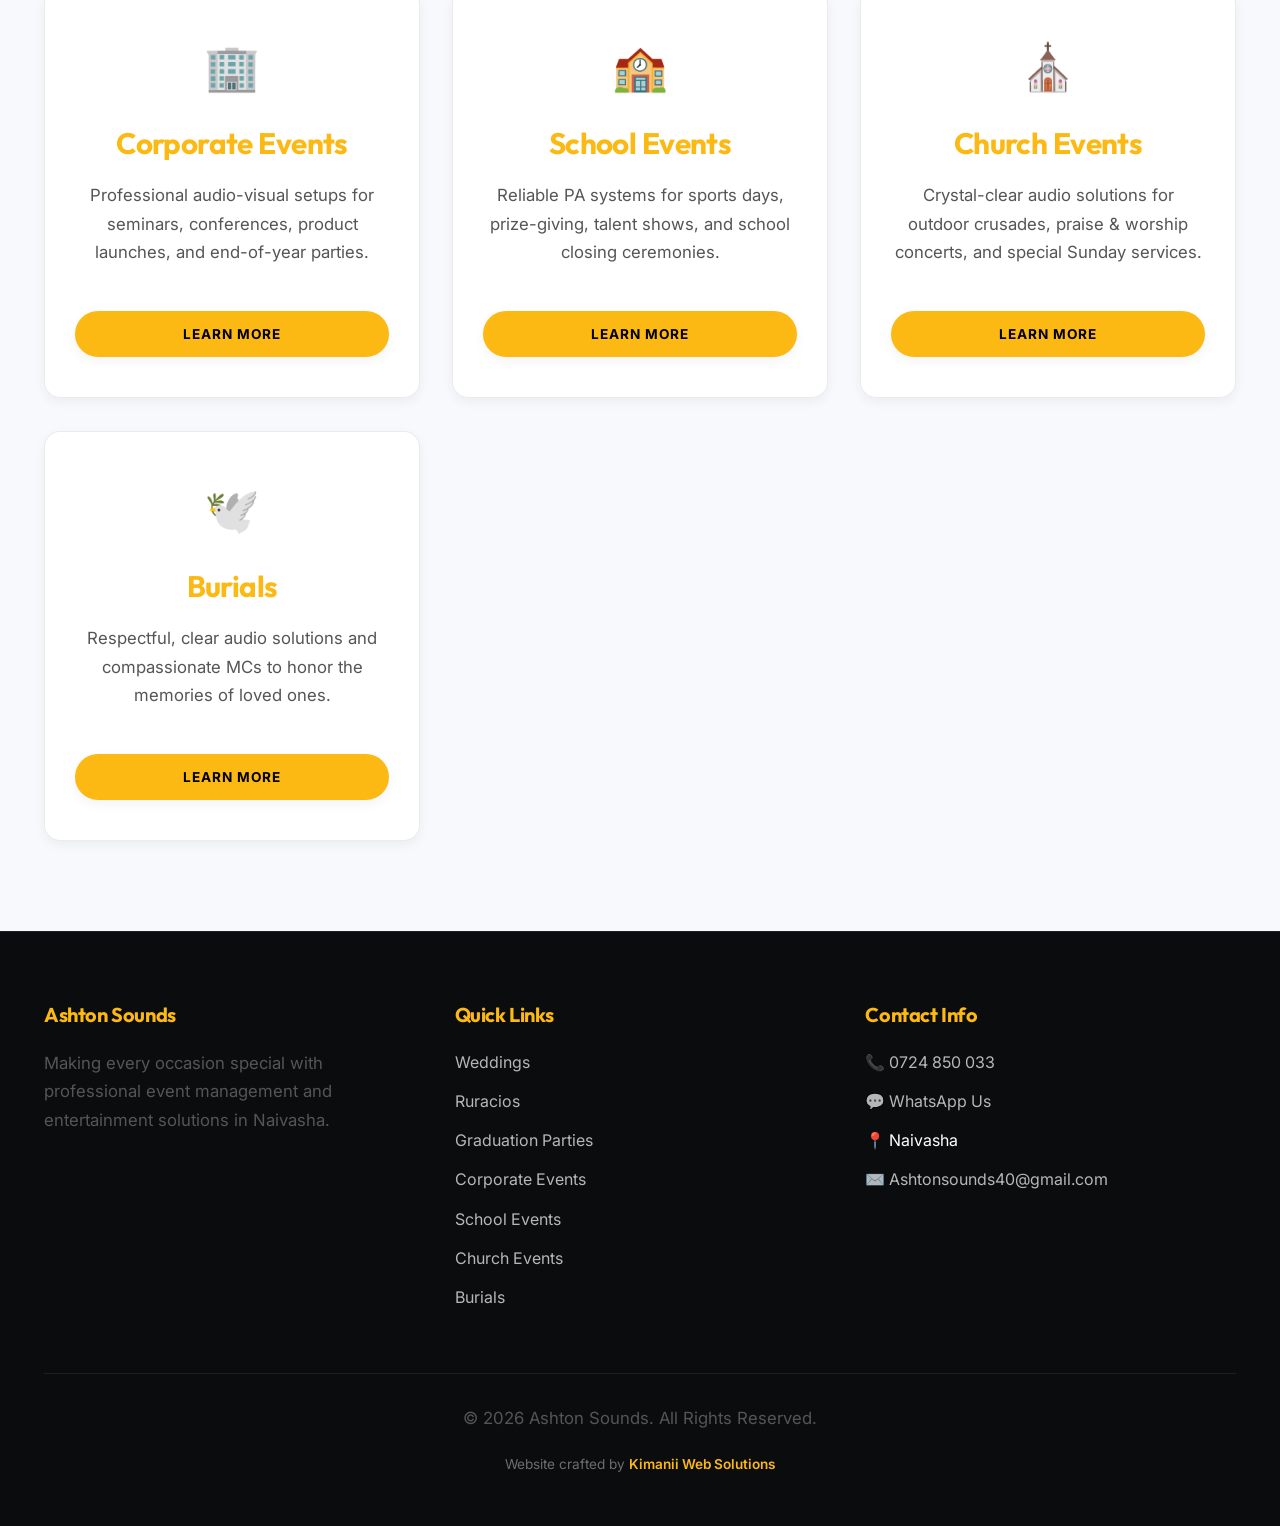
==== commit 5a2a14db: "Update index.html" ====
--- a/index.html
+++ b/index.html
@@ -216,7 +216,7 @@
             <div class="footer-content">
                 <div class="footer-col">
                     <h4>Ashton Sounds</h4>
-                    <p style="color: var(--text-muted);">Making every occasion special with professional event management and entertainment solutions in Naivasha & Mai-Mahiu.</p>
+                    <p style="color: var(--text-muted);">Making every occasion special with professional event management and entertainment solutions in Naivasha.</p>
                 </div>
                 <div class="footer-col">
                     <h4>Quick Links</h4>
@@ -235,7 +235,7 @@
                     <ul>
                         <li><a href="tel:0724850033">📞 0724 850 033</a></li>
                         <li><a href="https://api.whatsapp.com/send?phone=254724850033" target="_blank" rel="noopener noreferrer">💬 WhatsApp Us</a></li>
-                        <li><span>📍 Naivasha and Mai-Mahiu</span></li>
+                        <li><span>📍 Naivasha</span></li>
                         <li><a href="mailto:Ashtonsounds40@gmail.com">✉️ Ashtonsounds40@gmail.com</a></li>
                     </ul>
                 </div>
